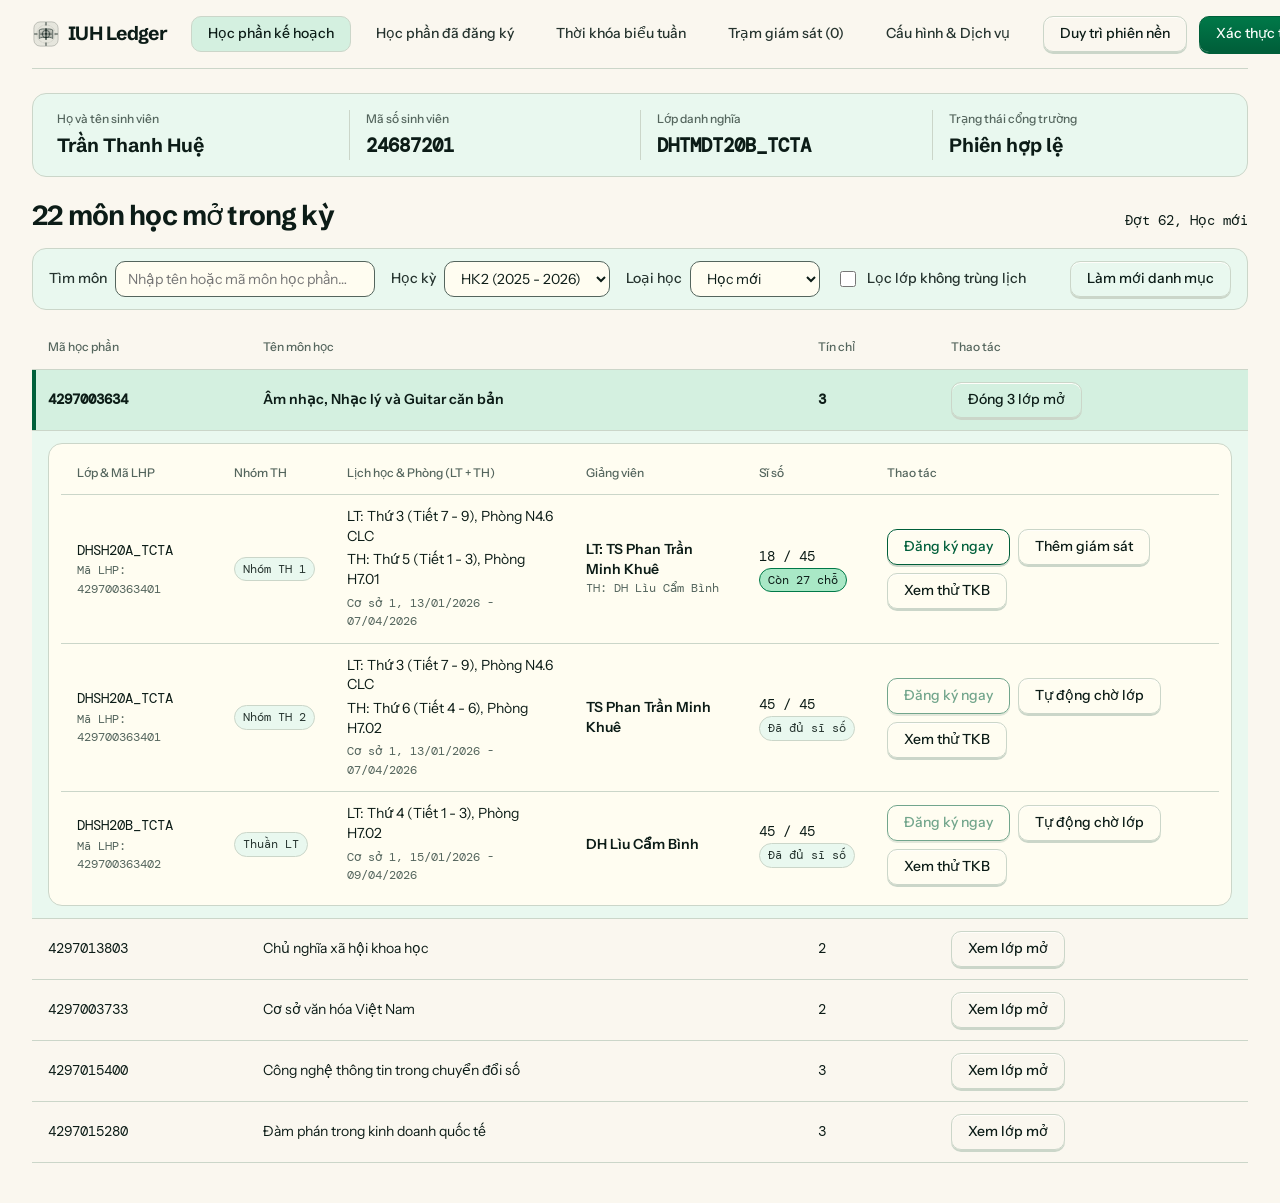
==== iuh_ledger/gui/index.html @ 45c345d5 "refactor(project): unify repository and package name to iuh_ledger with root dist" ====
<!DOCTYPE html>
<html lang="vi">
<head>
  <meta charset="UTF-8">
  <meta name="viewport" content="width=device-width, initial-scale=1.0">
  <title>Sổ cái đăng ký học phần IUH</title>
  <meta name="description" content="Trạm điều phối đăng ký học phần, tra cứu lịch giảng viên và canh lớp tự động trên cổng thông tin sinh viên IUH.">
  <link rel="preconnect" href="https://fonts.googleapis.com">
  <link rel="preconnect" href="https://fonts.gstatic.com" crossorigin>
  <link href="https://fonts.googleapis.com/css2?family=DM+Mono:wght@400;500&family=Instrument+Sans:wght@400;500&family=Schibsted+Grotesk:wght@700&display=swap" rel="stylesheet">
  <link rel="stylesheet" href="./app.css">
  <link rel="icon" href="data:image/svg+xml,%3Csvg xmlns='http://www.w3.org/2000/svg' viewBox='0 0 240 240'%3E%3Crect x='16' y='16' width='208' height='208' rx='54' fill='%23186e55'/%3E%3Ccircle cx='120' cy='120' r='78' stroke='white' stroke-width='4' stroke-dasharray='5 7' fill='none'/%3E%3Ccircle cx='120' cy='120' r='32' stroke='white' stroke-width='5' fill='none'/%3E%3Ccircle cx='120' cy='120' r='10' fill='%232eb68a'/%3E%3C/svg%3E">
</head>
<body>
  <div class="shell">
    <header class="topbar">
      <div class="topbar__left">
        <a href="#ledger" class="wordmark" aria-label="Trang chủ sổ đăng ký IUH">
          <svg class="wordmark-logo" viewBox="0 0 240 240" width="28" height="28" fill="none" aria-hidden="true">
            <rect x="16" y="16" width="208" height="208" rx="54" fill="currentColor" fill-opacity="0.08" stroke="currentColor" stroke-width="6" stroke-opacity="0.3"/>
            <line x1="120" y1="22" x2="120" y2="44" stroke="currentColor" stroke-width="7" stroke-linecap="round"/>
            <line x1="120" y1="196" x2="120" y2="218" stroke="currentColor" stroke-width="7" stroke-linecap="round"/>
            <line x1="22" y1="120" x2="44" y2="120" stroke="currentColor" stroke-width="7" stroke-linecap="round"/>
            <line x1="196" y1="120" x2="218" y2="120" stroke="currentColor" stroke-width="7" stroke-linecap="round"/>
            <circle cx="120" cy="120" r="78" stroke="currentColor" stroke-width="4" stroke-dasharray="5 7" stroke-opacity="0.4"/>
            <path d="M120 72 L120 168" stroke="currentColor" stroke-width="6" stroke-linecap="round"/>
            <path d="M120 80 C102 74, 76 76, 62 86 L62 158 C76 148, 102 146, 120 152" stroke="currentColor" stroke-width="5" stroke-linejoin="round" fill="currentColor" fill-opacity="0.12"/>
            <path d="M120 80 C138 74, 164 76, 178 86 L178 158 C164 148, 138 146, 120 152" stroke="currentColor" stroke-width="5" stroke-linejoin="round" fill="currentColor" fill-opacity="0.18"/>
            <line x1="72" y1="108" x2="110" y2="102" stroke="currentColor" stroke-width="3" stroke-linecap="round" stroke-opacity="0.3"/>
            <line x1="72" y1="124" x2="110" y2="118" stroke="currentColor" stroke-width="3" stroke-linecap="round" stroke-opacity="0.3"/>
            <line x1="72" y1="140" x2="110" y2="134" stroke="currentColor" stroke-width="3" stroke-linecap="round" stroke-opacity="0.3"/>
            <line x1="130" y1="102" x2="168" y2="108" stroke="currentColor" stroke-width="3" stroke-linecap="round" stroke-opacity="0.3"/>
            <line x1="130" y1="118" x2="168" y2="124" stroke="currentColor" stroke-width="3" stroke-linecap="round" stroke-opacity="0.3"/>
            <line x1="130" y1="134" x2="168" y2="140" stroke="currentColor" stroke-width="3" stroke-linecap="round" stroke-opacity="0.3"/>
            <circle cx="120" cy="120" r="32" stroke="currentColor" stroke-width="5"/>
            <line x1="74" y1="120" x2="104" y2="120" stroke="currentColor" stroke-width="6" stroke-linecap="round"/>
            <line x1="136" y1="120" x2="166" y2="120" stroke="currentColor" stroke-width="6" stroke-linecap="round"/>
            <line x1="120" y1="74" x2="120" y2="104" stroke="currentColor" stroke-width="6" stroke-linecap="round"/>
            <line x1="120" y1="136" x2="120" y2="166" stroke="currentColor" stroke-width="6" stroke-linecap="round"/>
            <circle cx="120" cy="120" r="10" fill="currentColor"/>
            <circle cx="120" cy="120" r="4" fill="var(--color-paper, #ffffff)"/>
          </svg>
          <span>IUH Ledger</span>
        </a>
        <nav class="nav-tabs" aria-label="Điều hướng học phần">
          <button type="button" class="tab-btn" id="tab-open" aria-selected="true" onclick="switchView('open')">Học phần kế hoạch</button>
          <button type="button" class="tab-btn" id="tab-registered" aria-selected="false" onclick="switchView('registered')">Học phần đã đăng ký</button>
          <button type="button" class="tab-btn" id="tab-schedule" aria-selected="false" onclick="switchView('schedule')">Thời khóa biểu tuần</button>
          <button type="button" class="tab-btn" id="tab-sniper" aria-selected="false" onclick="switchView('sniper')">Trạm giám sát (0)</button>
          <button type="button" class="tab-btn" id="tab-settings" aria-selected="false" onclick="switchView('settings')">Cấu hình &amp; Dịch vụ</button>
        </nav>
      </div>

      <div class="topbar__right">
        <button type="button" class="btn" id="btn-radar-toggle" onclick="toggleRadar()">
          <span id="radar-label">Duy trì phiên nền</span>
        </button>

        <button type="button" class="btn btn--primary" id="btn-auth-modal" onclick="openLoginModal()">
          Xác thực tài khoản
        </button>
      </div>
    </header>

    <section class="student-bar" aria-label="Hồ sơ sinh viên đang phiên">
      <div class="stat-item">
        <span class="stat-title">Họ và tên sinh viên</span>
        <span class="stat-value" id="profile-name">Trần Thanh Huệ</span>
      </div>
      <div class="stat-item">
        <span class="stat-title">Mã số sinh viên</span>
        <span class="stat-value mono" id="profile-mssv">24687201</span>
      </div>
      <div class="stat-item">
        <span class="stat-title">Lớp danh nghĩa</span>
        <span class="stat-value mono" id="profile-class">DHTMDT20B_TCTA</span>
      </div>
      <div class="stat-item">
        <span class="stat-title">Trạng thái cổng trường</span>
        <span class="stat-value" id="portal-status">Phiên hợp lệ</span>
      </div>
    </section>

    <main class="work-grid" id="ledger">
      <!-- LEFT COLUMN: MAIN LEDGER -->
      <section class="ledger-section" id="view-open" aria-labelledby="heading-open-subjects">
        <div class="section-header">
          <h1 id="heading-open-subjects">22 môn học mở trong kỳ</h1>
          <span class="mono" id="subject-count-meta">Đợt 62, Học mới</span>
        </div>

        <div class="filter-bar">
          <div class="filter-bar__left">
            <div class="control-group filter-search-group">
              <label for="subject-search" class="control-label">Tìm môn</label>
              <input type="search" id="subject-search" name="search" class="field-input filter-search-input" placeholder="Nhập tên hoặc mã môn học phần…" oninput="filterSubjects(this.value)">
            </div>

            <div class="control-group">
              <label for="semester-select" class="control-label">Học kỳ</label>
              <select id="semester-select" name="semester" class="field-select" onchange="onSemesterChange(this.value)">
                <option value="66">HK3 (2026 - 2027)</option>
                <option value="65">HK2 (2026 - 2027)</option>
                <option value="64">HK1 (2026 - 2027)</option>
                <option value="63">HK3 (2025 - 2026)</option>
                <option value="62" selected>HK2 (2025 - 2026)</option>
                <option value="61">HK1 (2025 - 2026)</option>
                <option value="60">HK3 (2024 - 2025)</option>
                <option value="59">HK2 (2024 - 2025)</option>
                <option value="58">HK1 (2024 - 2025)</option>
              </select>
            </div>

            <div class="control-group">
              <label for="loai-dk-select" class="control-label">Loại học</label>
              <select id="loai-dk-select" name="loai_dk" class="field-select" onchange="onFilterChange()">
                <option value="1" selected>Học mới</option>
                <option value="2">Học lại</option>
                <option value="3">Học cải thiện</option>
              </select>
            </div>

            <label for="chk-no-conflict" class="checkbox-control">
              <input type="checkbox" id="chk-no-conflict" name="no_conflict" onchange="onFilterChange()">
              <span>Lọc lớp không trùng lịch</span>
            </label>
          </div>

          <button type="button" class="btn" onclick="reloadSubjects()">Làm mới danh mục</button>
        </div>

        <div id="inline-action-banner" class="inline-banner" role="status" aria-live="polite" hidden></div>

        <!-- STATE 1: LOADING -->
        <div class="state-panel" id="state-loading" hidden>
          <h2>Đang đồng bộ danh mục môn học từ cổng trường</h2>
          <div class="skeleton-line"></div>
          <div class="skeleton-line"></div>
          <div class="skeleton-line"></div>
        </div>

        <!-- STATE 2: EMPTY -->
        <div class="state-panel" id="state-empty" hidden>
          <h2>Chưa có môn học nào mở trong học kỳ này</h2>
          <p>Học kỳ được chọn hiện chưa công bố danh sách học phần cho khóa của bạn.</p>
          <button type="button" class="btn" onclick="onSemesterChange('62')">Chuyển về HK2 (2025 - 2026)</button>
        </div>

        <!-- STATE 3: ERROR -->
        <div class="state-panel" id="state-error" hidden>
          <h2>Không thể tải dữ liệu từ sv.iuh.edu.vn</h2>
          <p id="error-detail-text">Phiên làm việc đã hết hạn hoặc máy chủ trường đang phản hồi chậm.</p>
          <button type="button" class="btn" onclick="openLoginModal()">Xác thực lại phiên</button>
        </div>

        <!-- STATE 4: FULL LEDGER TABLE -->
        <div id="state-full">
          <table class="ledger-table" aria-label="Danh mục môn học chờ đăng ký">
            <thead>
              <tr>
                <th scope="col">Mã học phần</th>
                <th scope="col">Tên môn học</th>
                <th scope="col">Tín chỉ</th>
                <th scope="col">Thao tác</th>
              </tr>
            </thead>
            <tbody id="subjects-tbody">
              <tr class="ledger-row ledger-row--selected" data-mamh="003634" data-mahp="4297003634" data-mamoncha="" tabindex="0" aria-expanded="true" onmouseenter="prefetchSubjectClasses('003634', '4297003634', 'Âm nhạc, Nhạc lý và Guitar căn bản', '')" onclick="inspectSubjectClasses('003634', '4297003634', 'Âm nhạc, Nhạc lý và Guitar căn bản', '')" onkeydown="handleRowKey(event, '003634', '4297003634', 'Âm nhạc, Nhạc lý và Guitar căn bản', '')">
                <td class="mono">4297003634</td>
                <td>Âm nhạc, Nhạc lý và Guitar căn bản</td>
                <td class="num">3</td>
                <td>
                  <button type="button" class="btn" id="btn-inspect-003634" onclick="event.stopPropagation(); inspectSubjectClasses('003634', '4297003634', 'Âm nhạc, Nhạc lý và Guitar căn bản', '')">Đóng 3 lớp mở</button>
                </td>
              </tr>
              <tr id="drawer-003634">
                <td colspan="4" class="class-drawer">
                  <div class="drawer-inner-card">
                    <table class="ledger-table drawer-subtable" aria-label="Danh sách lớp học phần Âm nhạc">
                      <thead>
                        <tr>
                          <th scope="col">Lớp &amp; Mã LHP</th>
                          <th scope="col">Nhóm TH</th>
                          <th scope="col">Lịch học &amp; Phòng (LT + TH)</th>
                          <th scope="col">Giảng viên</th>
                          <th scope="col">Sĩ số</th>
                          <th scope="col">Thao tác</th>
                        </tr>
                      </thead>
                      <tbody>
                        <tr>
                          <td>
                            <div class="mono">DHSH20A_TCTA</div>
                            <div class="schedule-meta">Mã LHP: 429700363401</div>
                          </td>
                          <td><span class="stamp-badge stamp-badge--neutral">Nhóm TH 1</span></td>
                          <td>
                            <div class="schedule-stack">
                              <div class="schedule-line">LT: Thứ 3 (Tiết 7 - 9), Phòng N4.6 CLC</div>
                              <div class="schedule-line">TH: Thứ 5 (Tiết 1 - 3), Phòng H7.01</div>
                              <div class="schedule-meta">Cơ sở 1, 13/01/2026 - 07/04/2026</div>
                            </div>
                          </td>
                          <td>
                            <div class="lecturer-name">LT: TS Phan Trần Minh Khuê</div>
                            <div class="schedule-meta">TH: DH Lìu Cẩm Bình</div>
                          </td>
                          <td>
                            <div class="mono">18 / 45</div>
                            <div><span class="stamp-badge">Còn 27 chỗ</span></div>
                          </td>
                          <td>
                            <div class="btn-row-actions">
                              <button type="button" class="btn btn--accent-outline" onclick="triggerDirectRegister('62', 'CqLpKkViKTvbXLsCooUfPg', 1, 1, '', 'Âm nhạc, Nhạc lý và Guitar căn bản', 'DHSH20A_TCTA')">Đăng ký ngay</button>
                              <button type="button" class="btn" onclick="addTargetToQueue('62', '003634', '4297003634', 'Âm nhạc, Nhạc lý và Guitar căn bản', 'CqLpKkViKTvbXLsCooUfPg', 'DHSH20A_TCTA', 1, 1, '')">Thêm giám sát</button>
                              <button type="button" class="btn" onclick="previewClassOnSchedule('62', '003634', '429700363401', 'Âm nhạc, Nhạc lý và Guitar căn bản', 'CqLpKkViKTvbXLsCooUfPg', 'DHSH20A_TCTA', 1)">Xem thử TKB</button>
                            </div>
                          </td>
                        </tr>
                        <tr>
                          <td>
                            <div class="mono">DHSH20A_TCTA</div>
                            <div class="schedule-meta">Mã LHP: 429700363401</div>
                          </td>
                          <td><span class="stamp-badge stamp-badge--neutral">Nhóm TH 2</span></td>
                          <td>
                            <div class="schedule-stack">
                              <div class="schedule-line">LT: Thứ 3 (Tiết 7 - 9), Phòng N4.6 CLC</div>
                              <div class="schedule-line">TH: Thứ 6 (Tiết 4 - 6), Phòng H7.02</div>
                              <div class="schedule-meta">Cơ sở 1, 13/01/2026 - 07/04/2026</div>
                            </div>
                          </td>
                          <td>
                            <div class="lecturer-name">TS Phan Trần Minh Khuê</div>
                          </td>
                          <td>
                            <div class="mono">45 / 45</div>
                            <div><span class="stamp-badge stamp-badge--neutral">Đã đủ sĩ số</span></div>
                          </td>
                          <td>
                            <div class="btn-row-actions">
                              <button type="button" class="btn btn--accent-outline" disabled>Đăng ký ngay</button>
                              <button type="button" class="btn" onclick="addTargetToQueue('62', '003634', '4297003634', 'Âm nhạc, Nhạc lý và Guitar căn bản', 'CqLpKkViKTvbXLsCooUfPg', 'DHSH20A_TCTA', 2, 1, '')">Tự động chờ lớp</button>
                              <button type="button" class="btn" onclick="previewClassOnSchedule('62', '003634', '429700363401', 'Âm nhạc, Nhạc lý và Guitar căn bản', 'CqLpKkViKTvbXLsCooUfPg', 'DHSH20A_TCTA', 2)">Xem thử TKB</button>
                            </div>
                          </td>
                        </tr>
                        <tr>
                          <td>
                            <div class="mono">DHSH20B_TCTA</div>
                            <div class="schedule-meta">Mã LHP: 429700363402</div>
                          </td>
                          <td><span class="stamp-badge stamp-badge--neutral">Thuần LT</span></td>
                          <td>
                            <div class="schedule-stack">
                              <div class="schedule-line">LT: Thứ 4 (Tiết 1 - 3), Phòng H7.02</div>
                              <div class="schedule-meta">Cơ sở 1, 15/01/2026 - 09/04/2026</div>
                            </div>
                          </td>
                          <td>
                            <div class="lecturer-name">DH Lìu Cẩm Bình</div>
                          </td>
                          <td>
                            <div class="mono">45 / 45</div>
                            <div><span class="stamp-badge stamp-badge--neutral">Đã đủ sĩ số</span></div>
                          </td>
                          <td>
                            <div class="btn-row-actions">
                              <button type="button" class="btn btn--accent-outline" disabled>Đăng ký ngay</button>
                              <button type="button" class="btn" onclick="addTargetToQueue('62', '003634', '4297003634', 'Âm nhạc, Nhạc lý và Guitar căn bản', 'sLeefKjYzKhtMOL0u6nFtg', 'DHSH20B_TCTA', null, 1, '')">Tự động chờ lớp</button>
                              <button type="button" class="btn" onclick="previewClassOnSchedule('62', '003634', '429700363402', 'Âm nhạc, Nhạc lý và Guitar căn bản', 'sLeefKjYzKhtMOL0u6nFtg', 'DHSH20B_TCTA', null)">Xem thử TKB</button>
                            </div>
                          </td>
                        </tr>
                      </tbody>
                    </table>
                  </div>
                </td>
              </tr>
              <tr class="ledger-row" data-mamh="013803" data-mahp="4297013803" data-mamoncha="" tabindex="0" aria-expanded="false" onmouseenter="prefetchSubjectClasses('013803', '4297013803', 'Chủ nghĩa xã hội khoa học', '')" onclick="inspectSubjectClasses('013803', '4297013803', 'Chủ nghĩa xã hội khoa học', '')" onkeydown="handleRowKey(event, '013803', '4297013803', 'Chủ nghĩa xã hội khoa học', '')">
                <td class="mono">4297013803</td>
                <td>Chủ nghĩa xã hội khoa học</td>
                <td class="num">2</td>
                <td>
                  <button type="button" class="btn" id="btn-inspect-013803" onclick="event.stopPropagation(); inspectSubjectClasses('013803', '4297013803', 'Chủ nghĩa xã hội khoa học', '')">Xem lớp mở</button>
                </td>
              </tr>
              <tr class="ledger-row" data-mamh="003733" data-mahp="4297003733" data-mamoncha="" tabindex="0" aria-expanded="false" onmouseenter="prefetchSubjectClasses('003733', '4297003733', 'Cơ sở văn hóa Việt Nam', '')" onclick="inspectSubjectClasses('003733', '4297003733', 'Cơ sở văn hóa Việt Nam', '')" onkeydown="handleRowKey(event, '003733', '4297003733', 'Cơ sở văn hóa Việt Nam', '')">
                <td class="mono">4297003733</td>
                <td>Cơ sở văn hóa Việt Nam</td>
                <td class="num">2</td>
                <td>
                  <button type="button" class="btn" id="btn-inspect-003733" onclick="event.stopPropagation(); inspectSubjectClasses('003733', '4297003733', 'Cơ sở văn hóa Việt Nam', '')">Xem lớp mở</button>
                </td>
              </tr>
              <tr class="ledger-row" data-mamh="015400" data-mahp="4297015400" data-mamoncha="" tabindex="0" aria-expanded="false" onmouseenter="prefetchSubjectClasses('015400', '4297015400', 'Công nghệ thông tin trong chuyển đổi số', '')" onclick="inspectSubjectClasses('015400', '4297015400', 'Công nghệ thông tin trong chuyển đổi số', '')" onkeydown="handleRowKey(event, '015400', '4297015400', 'Công nghệ thông tin trong chuyển đổi số', '')">
                <td class="mono">4297015400</td>
                <td>Công nghệ thông tin trong chuyển đổi số</td>
                <td class="num">3</td>
                <td>
                  <button type="button" class="btn" id="btn-inspect-015400" onclick="event.stopPropagation(); inspectSubjectClasses('015400', '4297015400', 'Công nghệ thông tin trong chuyển đổi số', '')">Xem lớp mở</button>
                </td>
              </tr>
              <tr class="ledger-row" data-mamh="015280" data-mahp="4297015280" data-mamoncha="" tabindex="0" aria-expanded="false" onmouseenter="prefetchSubjectClasses('015280', '4297015280', 'Đàm phán trong kinh doanh quốc tế', '')" onclick="inspectSubjectClasses('015280', '4297015280', 'Đàm phán trong kinh doanh quốc tế', '')" onkeydown="handleRowKey(event, '015280', '4297015280', 'Đàm phán trong kinh doanh quốc tế', '')">
                <td class="mono">4297015280</td>
                <td>Đàm phán trong kinh doanh quốc tế</td>
                <td class="num">3</td>
                <td>
                  <button type="button" class="btn" id="btn-inspect-015280" onclick="event.stopPropagation(); inspectSubjectClasses('015280', '4297015280', 'Đàm phán trong kinh doanh quốc tế', '')">Xem lớp mở</button>
                </td>
              </tr>
            </tbody>
          </table>
        </div>
      </section>

      <!-- REGISTERED COURSES VIEW (Hidden by default, shown when tab switched) -->
      <section class="ledger-section" id="view-registered" aria-labelledby="heading-registered" hidden>
        <div class="section-header">
          <h2 id="heading-registered">6 lớp học phần đã đăng ký (18 tín chỉ)</h2>
          <span class="mono" id="registered-tuition-total">21.600.000 VND</span>
        </div>

        <table class="ledger-table" aria-label="Các lớp đã đăng ký trong kỳ">
          <thead>
            <tr>
              <th scope="col">Mã lớp</th>
              <th scope="col">Môn học</th>
              <th scope="col">Lớp dự kiến</th>
              <th scope="col">Tín chỉ</th>
              <th scope="col">Nhóm TH</th>
              <th scope="col">Học phí</th>
              <th scope="col">Trạng thái</th>
              <th scope="col">Thao tác</th>
            </tr>
          </thead>
          <tbody id="registered-tbody">
            <tr class="ledger-row" tabindex="0" onclick="inspectRegisteredSchedule('10393865', 'b2mZrrfJsGQeNAjxeLMM2Q', 'Cơ sở dữ liệu', 'DHTMDT20B_TCTA')">
              <td class="mono">429701765902</td>
              <td>Cơ sở dữ liệu</td>
              <td class="mono">DHTMDT20B_TCTA</td>
              <td class="num">3</td>
              <td class="mono">1</td>
              <td class="mono">3.600.000</td>
              <td><span class="stamp-badge stamp-badge--neutral">Đã khóa</span></td>
              <td>
                <button type="button" class="btn" onclick="event.stopPropagation(); cancelCourse('10393865', 'b2mZrrfJsGQeNAjxeLMM2Q', 'Cơ sở dữ liệu')">Hủy lớp</button>
              </td>
            </tr>
            <tr class="ledger-row" tabindex="0" onclick="inspectRegisteredSchedule('10564522', 'J0Z1G6nI0znCk3Pca9PGag', 'Hệ thống thông tin quản lý', 'DHTMDT20A_TCTA')">
              <td class="mono">429701760701</td>
              <td>Hệ thống thông tin quản lý</td>
              <td class="mono">DHTMDT20A_TCTA</td>
              <td class="num">3</td>
              <td class="mono">1</td>
              <td class="mono">3.600.000</td>
              <td><span class="stamp-badge stamp-badge--neutral">Đã khóa</span></td>
              <td>
                <button type="button" class="btn" onclick="event.stopPropagation(); cancelCourse('10564522', 'J0Z1G6nI0znCk3Pca9PGag', 'Hệ thống thông tin quản lý')">Hủy lớp</button>
              </td>
            </tr>
            <tr class="ledger-row" tabindex="0" onclick="inspectRegisteredSchedule('10393826', '2f6Id5luboX68j_T-g8JHA', 'Kinh tế lượng', 'DHTMDT20B_TCTA')">
              <td class="mono">429700402909</td>
              <td>Kinh tế lượng</td>
              <td class="mono">DHTMDT20B_TCTA</td>
              <td class="num">3</td>
              <td class="mono">Không</td>
              <td class="mono">3.600.000</td>
              <td><span class="stamp-badge stamp-badge--neutral">Đã khóa</span></td>
              <td>
                <button type="button" class="btn" onclick="event.stopPropagation(); cancelCourse('10393826', '2f6Id5luboX68j_T-g8JHA', 'Kinh tế lượng')">Hủy lớp</button>
              </td>
            </tr>
          </tbody>
        </table>
      </section>

      <!-- WEEKLY ACADEMIC SCHEDULE VIEW (Ported from IUH XemLichHocTuan Image #1 via /skill:xia) -->
      <section class="ledger-section" id="view-schedule" aria-labelledby="heading-schedule" hidden>
        <div class="section-header">
          <div class="schedule-header-controls">
            <h2 id="heading-schedule">Thời khóa biểu tổng quan học kỳ</h2>
            <div class="btn-group-segmented" role="group" aria-label="Chế độ hiển thị thời khóa biểu">
              <button type="button" class="btn btn-segmented active" id="btn-sched-mode-preview" onclick="setScheduleMode('preview')">Tổng quan ghép lớp (Đã ĐK + Dự kiến)</button>
              <button type="button" class="btn btn-segmented" id="btn-sched-mode-official" onclick="setScheduleMode('official')">Chỉ lớp đã đăng ký</button>
            </div>
          </div>
          <span class="mono" id="schedule-stat-meta">Đang đồng bộ lịch học…</span>
        </div>

        <div id="schedule-conflict-banner" class="inline-banner" role="status" aria-live="polite" hidden></div>

        <!-- SCHEDULE CLASSIFICATION LEGEND (5 nhóm màu chuẩn từ cổng sv.iuh.edu.vn + Dự kiến + Trùng lịch) -->
        <div class="schedule-legend" aria-label="Chú giải phân loại lịch học">
          <div class="legend-item"><span class="legend-pill legend-pill--theory"></span><span>Lịch học lý thuyết</span></div>
          <div class="legend-item"><span class="legend-pill legend-pill--practice"></span><span>Lịch học thực hành</span></div>
          <div class="legend-item"><span class="legend-pill legend-pill--online"></span><span>Lịch học trực tuyến</span></div>
          <div class="legend-item"><span class="legend-pill legend-pill--exam"></span><span>Lịch thi</span></div>
          <div class="legend-item"><span class="legend-pill legend-pill--preview"></span><span>Lớp dự kiến (Trạm giám sát / Xem thử)</span></div>
          <div class="legend-item"><span class="legend-pill legend-pill--conflict"></span><span>Trùng tiết học</span></div>
        </div>

        <!-- TIMETABLE GRID MATRIX (7 ngày x 3 ca học: Sáng, Chiều, Tối) -->
        <div class="schedule-scroll-wrap">
          <table class="schedule-matrix-table" aria-label="Ma trận thời khóa biểu tuần">
            <thead>
              <tr>
                <th scope="col" class="th-shift">Ca học</th>
                <th scope="col" class="th-weekday">Thứ 2</th>
                <th scope="col" class="th-weekday">Thứ 3</th>
                <th scope="col" class="th-weekday">Thứ 4</th>
                <th scope="col" class="th-weekday">Thứ 5</th>
                <th scope="col" class="th-weekday">Thứ 6</th>
                <th scope="col" class="th-weekday">Thứ 7</th>
                <th scope="col" class="th-weekday">Chủ nhật</th>
              </tr>
            </thead>
            <tbody>
              <!-- CA SÁNG (Tiết 1 -> 6) -->
              <tr>
                <th scope="row" class="td-shift-label">
                  <span class="shift-name">Sáng</span>
                  <span class="shift-sub">Tiết 1 - 6</span>
                </th>
                <td class="sched-cell" id="sched-slot-sang-2"></td>
                <td class="sched-cell" id="sched-slot-sang-3"></td>
                <td class="sched-cell" id="sched-slot-sang-4"></td>
                <td class="sched-cell" id="sched-slot-sang-5"></td>
                <td class="sched-cell" id="sched-slot-sang-6"></td>
                <td class="sched-cell" id="sched-slot-sang-7"></td>
                <td class="sched-cell" id="sched-slot-sang-CN"></td>
              </tr>
              <!-- CA CHIỀU (Tiết 7 -> 12) -->
              <tr>
                <th scope="row" class="td-shift-label">
                  <span class="shift-name">Chiều</span>
                  <span class="shift-sub">Tiết 7 - 12</span>
                </th>
                <td class="sched-cell" id="sched-slot-chieu-2"></td>
                <td class="sched-cell" id="sched-slot-chieu-3"></td>
                <td class="sched-cell" id="sched-slot-chieu-4"></td>
                <td class="sched-cell" id="sched-slot-chieu-5"></td>
                <td class="sched-cell" id="sched-slot-chieu-6"></td>
                <td class="sched-cell" id="sched-slot-chieu-7"></td>
                <td class="sched-cell" id="sched-slot-chieu-CN"></td>
              </tr>
              <!-- CA TỐI (Tiết 13 -> 16) -->
              <tr>
                <th scope="row" class="td-shift-label">
                  <span class="shift-name">Tối</span>
                  <span class="shift-sub">Tiết 13 - 16</span>
                </th>
                <td class="sched-cell" id="sched-slot-toi-2"></td>
                <td class="sched-cell" id="sched-slot-toi-3"></td>
                <td class="sched-cell" id="sched-slot-toi-4"></td>
                <td class="sched-cell" id="sched-slot-toi-5"></td>
                <td class="sched-cell" id="sched-slot-toi-6"></td>
                <td class="sched-cell" id="sched-slot-toi-7"></td>
                <td class="sched-cell" id="sched-slot-toi-CN"></td>
              </tr>
            </tbody>
          </table>
        </div>
      </section>

      <!-- RIGHT COLUMN: SIGNATURE DOSE TRAY (SLOT SNIPER QUEUE) -->
      <!-- TAB 3: SNIPER & RADAR COMMAND CENTER -->
      <section class="ledger-section" id="view-sniper" aria-labelledby="heading-sniper-station" hidden>
        <div class="section-header">
          <h2 id="heading-sniper-station">Hàng đợi mục tiêu giám sát (0)</h2>
          <div class="btn-row-actions">
            <button type="button" class="btn" onclick="clearAllTargets()">Xóa toàn bộ</button>
          </div>
        </div>

        <div class="station-grid">
          <!-- LEFT COLUMN: TARGETS TABLE OR EMPTY STATE -->
          <div class="station-main">
            <div class="state-panel" id="sniper-empty-state">
              <h2>Hàng đợi giám sát chưa có mục tiêu</h2>
              <p>Chuyển sang thẻ Học phần kế hoạch và chọn Thêm vào hàng đợi giám sát đối với lớp học phần cần theo dõi.</p>
              <button type="button" class="btn" onclick="switchView('open')">Xem học phần kế hoạch</button>
            </div>

            <table class="ledger-table" id="sniper-targets-table" aria-label="Bảng mục tiêu giám sát đăng ký" hidden>
              <thead>
                <tr>
                  <th scope="col">Môn học &amp; Lớp</th>
                  <th scope="col">Nhóm TH</th>
                  <th scope="col">Loại học</th>
                  <th scope="col">Sĩ số &amp; Chỗ</th>
                  <th scope="col">Độ trễ</th>
                  <th scope="col">Thao tác</th>
                </tr>
              </thead>
              <tbody id="sniper-targets-tbody">
              </tbody>
            </table>
          </div>

          <!-- RIGHT COLUMN: CONTROLS & LIVE TELEMETRY CONSOLE -->
          <aside class="plastic-tray" aria-labelledby="heading-engine-controls">
            <div class="section-header">
              <h2 id="heading-engine-controls">Động cơ giám sát &amp; Duy trì phiên</h2>
              <span class="stamp-badge" id="sniper-state-badge">Sẵn sàng</span>
            </div>

            <div class="control-group">
              <label for="sniper-interval-select" class="control-label">Chu kỳ thăm dò</label>
              <select id="sniper-interval-select" class="field-select">
                <option value="500">500 ms (Tối đa tốc độ - Giờ G)</option>
                <option value="1000">1000 ms (Nhanh)</option>
                <option value="1500" selected>1500 ms (Khuyên dùng)</option>
                <option value="3000">3000 ms (An toàn)</option>
              </select>
            </div>

            <div class="btn-row-actions">
              <button type="button" class="btn btn--accent-outline" id="btn-sniper-start" onclick="toggleSniperLoop()">
                Kích hoạt tự động ghi danh
              </button>
              <button type="button" class="btn" onclick="runSniperSweepOnce()">
                Kiểm tra chỗ trống (1 lượt)
              </button>
            </div>

            <div class="ticket-stub" id="radar-control-card">
              <div>
                <strong>Duy trì phiên nền 24/7</strong>
                <div class="schedule-meta" id="radar-last-ping">09:38, 200 OK</div>
              </div>
              <button type="button" class="btn" onclick="pingRadarNow()">Ping ngay</button>
            </div>

            <div class="section-header" style="margin-top: var(--space-xs);">
              <span class="control-label">Nhật ký sự kiện thời gian thực</span>
              <button type="button" class="btn" style="height: 28px; padding-inline: var(--space-xs); font-size: var(--text-xs);" onclick="clearTelemetryLog()">Xóa nhật ký</button>
            </div>

            <div class="telemetry-box" id="sniper-telemetry-log" role="log" aria-live="polite">
              <div class="telemetry-entry">
                <span class="mono">[Khởi động]</span>
                <span>Trạm giám sát đăng ký sẵn sàng kết nối.</span>
              </div>
            </div>
          </aside>
        </div>
      </section>

      <!-- TAB 5: SYSTEM & BACKGROUND JOB SETTINGS VIEW -->
      <section class="ledger-section" id="view-settings" aria-labelledby="heading-settings" hidden>
        <div class="section-header">
          <h2 id="heading-settings">Cấu hình hệ thống &amp; Dịch vụ nền</h2>
          <span class="stamp-badge" id="settings-save-status">Đã đồng bộ</span>
        </div>

        <div class="settings-grid">
          <!-- COLUMN 1: BACKGROUND SERVICES CONFIG -->
          <div class="settings-card">
            <h3>Dịch vụ duy trì phiên nền (Heartbeat Service)</h3>
            <p>Tự động gửi tín hiệu giữ phiên làm việc với cổng nhà trường, ngăn chặn ngắt kết nối đột ngột khi treo máy lâu.</p>

            <div class="form-field">
              <label for="cfg-heartbeat-interval" class="control-label">Thời gian chu kỳ Heartbeat (giây)</label>
              <select id="cfg-heartbeat-interval" class="field-select">
                <option value="30">30 giây (Liên tục)</option>
                <option value="60">60 giây (Tiêu chuẩn)</option>
                <option value="62" selected>62 giây (Khuyên dùng - IUH Default)</option>
                <option value="120">120 giây (Tiết kiệm băng thông)</option>
                <option value="300">300 giây (5 phút)</option>
              </select>
              <div class="helper-line">Thời gian đề xuất: 62 giây để vượt qua timeout của cổng sv.iuh.edu.vn.</div>
            </div>

            <h3 style="margin-top: var(--space-md);">Động cơ giám sát đăng ký (Watchdog)</h3>
            <p>Cấu hình tần suất thăm dò và chính sách an toàn khi quét tìm chỗ trống.</p>

            <div class="form-field">
              <label for="cfg-sniper-interval" class="control-label">Chu kỳ thăm dò hàng đợi (mili-giây)</label>
              <select id="cfg-sniper-interval" class="field-select">
                <option value="500">500 ms (Tối đa tốc độ - Giờ G)</option>
                <option value="1000">1000 ms (Nhanh)</option>
                <option value="1500" selected>1500 ms (Cân bằng &amp; Ổn định)</option>
                <option value="3000">3000 ms (An toàn)</option>
              </select>
            </div>

            <div class="form-field">
              <label for="cfg-auto-swap" class="checkbox-control">
                <input type="checkbox" id="cfg-auto-swap" checked>
                <span>Tự động đổi lớp: Nếu cùng môn học đã có lớp cũ, tự động hủy để đăng ký lớp mới</span>
              </label>
            </div>

            <div class="form-field">
              <label for="cfg-audio-chime" class="checkbox-control">
                <input type="checkbox" id="cfg-audio-chime" checked>
                <span>Phát chuông âm thanh Web Audio khi đăng ký thành công hoặc có slot mở</span>
              </label>
            </div>
          </div>

          <!-- COLUMN 2: REMOTE INTEGRATION & SESSION DIAGNOSTICS -->
          <div class="settings-card">
            <h3>Thông báo từ xa qua Telegram Bot</h3>
            <p>Nhận thông báo báo cáo tức thì về điện thoại ngay khi trạm giám sát ghi danh thành công lớp học phần.</p>

            <div class="form-field">
              <label for="cfg-telegram-token" class="control-label">Telegram Bot Token</label>
              <input type="text" id="cfg-telegram-token" class="field-input mono" placeholder="123456789:ABCdefGhIJKlmNoPQRsTUVwxyZ">
              <div class="helper-line">Tạo bot qua @BotFather trên Telegram để nhận mã Token bảo mật.</div>
            </div>

            <div class="form-field">
              <label for="cfg-telegram-chatid" class="control-label">Telegram Chat ID</label>
              <input type="text" id="cfg-telegram-chatid" class="field-input mono" placeholder="Ví dụ: 987654321">
              <div class="helper-line">Chat ID của tài khoản hoặc nhóm nhận thông báo.</div>
            </div>

            <h3 style="margin-top: var(--space-md);">Thông tin phiên &amp; Trạng thái kết nối</h3>
            <div class="ticket-stub">
              <div>
                <strong>Cổng trường sv.iuh.edu.vn</strong>
                <div class="schedule-meta" id="settings-session-summary">Tài khoản 24687201, Session hoạt động</div>
              </div>
              <button type="button" class="btn" onclick="openLoginModal()">Xác thực lại</button>
            </div>

            <div class="btn-row-actions" style="margin-top: var(--space-lg);">
              <button type="button" class="btn btn--accent-outline" id="btn-save-settings" onclick="saveSettingsFromForm()">
                Lưu cấu hình hệ thống
              </button>
              <button type="button" class="btn" onclick="testNotificationChime()">
                Thử chuông âm thanh
              </button>
            </div>
          </div>
        </div>
      </section>
    </main>
  </div>

  <!-- AUTHENTICATION & CAPTCHA DIALOG -->
  <div class="modal-backdrop" id="login-modal" role="dialog" aria-modal="true" aria-labelledby="modal-login-title" hidden>
    <form class="modal-dialog" id="login-form" onsubmit="submitNativeLogin(event)">
      <div class="section-header">
        <h2 id="modal-login-title">Xác thực tài khoản &amp; Quản lý phiên</h2>
        <button type="button" class="btn" onclick="closeLoginModal()">Đóng</button>
      </div>

      <!-- SESSION DIAGNOSTICS STRIP -->
      <div class="ticket-stub" id="modal-session-diag" style="margin-bottom: var(--space-sm);">
        <div>
          <strong>Trạng thái phiên làm việc</strong>
          <div class="schedule-meta" id="modal-session-text">Đang kết nối: sv.iuh.edu.vn, Cookie ASC.AUTH</div>
        </div>
        <button type="button" class="btn" style="height: 28px; padding-inline: var(--space-xs); font-size: var(--text-xs);" onclick="logoutSession()">Đăng xuất</button>
      </div>

      <p>Mật khẩu được mã hóa cục bộ chuẩn AES-128-CBC trước khi gửi tới máy chủ nhà trường.</p>

      <div class="form-field">
        <label for="login-username" class="control-label">Mã số sinh viên</label>
        <input type="text" id="login-username" name="username" class="field-input mono" placeholder="Nhập mã số sinh viên…" autocomplete="username" inputmode="numeric" required>
      </div>

      <div class="form-field">
        <label for="login-password" class="control-label">Mật khẩu cổng thông tin</label>
        <input type="password" id="login-password" name="password" class="field-input" placeholder="Nhập mật khẩu cổng thông tin…" autocomplete="current-password" required>
      </div>

      <div class="form-field">
        <label for="login-captcha" class="control-label">Mã bảo vệ (4 ký tự trong ảnh)</label>
        <div class="captcha-row">
          <div class="captcha-frame">
            <img id="captcha-preview-img" class="captcha-img" src="./captcha.jpg" width="138" height="42" alt="Ảnh mã bảo vệ 4 ký tự từ cổng thông tin sinh viên IUH">
          </div>
          <button type="button" class="btn" id="btn-refresh-captcha" onclick="refreshCaptcha()">Đổi ảnh</button>
        </div>
        <input type="text" id="login-captcha" name="captcha" class="field-input mono" placeholder="Nhập 4 ký tự hiển thị ở trên…" maxlength="6" autocomplete="off" required>
        <div class="helper-line" id="login-feedback">Ảnh mã bảo vệ được tải trực tiếp từ sv.iuh.edu.vn.</div>
      </div>

      <div class="btn-row-actions">
        <button type="submit" class="btn btn--accent-outline" id="btn-submit-login">
          Đăng nhập và lưu phiên
        </button>
        <button type="button" class="btn" onclick="closeLoginModal()">
          Hủy bỏ
        </button>
      </div>
    </form>
  </div>

  <script src="./app.js"></script>
</body>
</html>
---- iuh_ledger/gui/app.css ----
/* Hallmark · shape: app screen · genre: modern-minimal · theme: Dose (deal 2/3, seed iuh-course-registration-ledger-750f·2a371e43·2026-10-27·r0)
 * nav: top bar · signature: registration ledger with inline slot queue · states: loading, empty, error · dose: white
 * axes: light/grotesk-sans/chromatic-green · posture: committed · contrast: pass · v2.0.0 */
/* Hallmark · pre-emit critique: P5 H5 E5 S5 R5 V5 · weakest: S, generic student portal look; anchored the screen in the live registration ledger and pharmacy-labelled slot tickets */
@import url("./tokens.css");
@import url("./base.css");

body {
  background-color: var(--color-paper);
  color: var(--color-ink);
  font-family: var(--font-body);
  font-size: var(--text-sm);
}

.shell {
  width: 100%;
  max-width: var(--container);
  margin-inline: auto;
  padding: var(--space-md) var(--gutter) var(--space-xl);
  display: flex;
  flex-direction: column;
  gap: var(--space-lg);
}

.topbar {
  display: flex;
  align-items: center;
  justify-content: space-between;
  gap: var(--space-md);
  padding-bottom: var(--space-md);
  border-bottom: var(--rule-hair) solid var(--color-rule);
}

.topbar__left {
  display: flex;
  align-items: center;
  gap: var(--space-lg);
}

.wordmark {
  display: inline-flex;
  align-items: center;
  gap: var(--space-xs);
  font-family: var(--font-display);
  font-size: var(--text-lg);
  font-weight: var(--display-weight);
  letter-spacing: var(--tracking-display);
  color: var(--color-ink);
  text-decoration: none;
  white-space: nowrap;
}

.wordmark-logo {
  width: 28px;
  height: 28px;
  border-radius: var(--space-2xs);
  object-fit: contain;
}

.nav-tabs {
  display: flex;
  align-items: center;
  gap: var(--space-xs);
}

.tab-btn {
  height: 36px;
  padding-inline: var(--space-md);
  border: var(--rule-hair) solid transparent;
  border-radius: var(--radius-input);
  background: transparent;
  color: var(--color-ink-2);
  font-family: var(--font-body);
  font-size: var(--text-sm);
  font-weight: 500;
  cursor: pointer;
  white-space: nowrap;
  transition: background-color var(--dur-micro) var(--ease-out), color var(--dur-micro) var(--ease-out), transform var(--dur-micro) var(--ease-out);
}

.tab-btn:hover {
  background-color: var(--color-paper-2);
  color: var(--color-ink);
}

.tab-btn:active {
  transform: translateY(1px);
}

.tab-btn:disabled {
  opacity: 0.55;
  cursor: not-allowed;
}

.tab-btn[aria-selected="true"] {
  background-color: var(--color-paper-3);
  color: var(--color-ink);
  border-color: var(--color-rule);
}

.topbar__right {
  display: flex;
  align-items: center;
  gap: var(--space-sm);
  flex-wrap: nowrap;
}

.control-group {
  display: flex;
  align-items: center;
  gap: var(--space-xs);
}

.control-label {
  font-family: var(--font-body);
  font-size: var(--text-sm);
  font-weight: 500;
  color: var(--color-ink-2);
  white-space: nowrap;
}

.field-input,
.field-select {
  height: 36px;
  padding-inline: var(--space-sm);
  border: var(--rule-hair) solid var(--color-muted);
  border-radius: var(--radius-input);
  background-color: var(--light);
  color: var(--color-ink);
  font-family: var(--font-body);
  font-size: var(--text-sm);
  transition: border-color var(--dur-micro) var(--ease-out);
}

.field-input:disabled,
.field-select:disabled {
  opacity: 0.55;
  cursor: not-allowed;
}

.btn {
  height: 36px;
  padding-inline: var(--space-md);
  border: var(--rule-hair) solid var(--color-rule);
  border-radius: var(--radius-input);
  background-color: transparent;
  color: var(--color-ink);
  font-family: var(--font-body);
  font-size: var(--text-sm);
  font-weight: 500;
  display: inline-flex;
  align-items: center;
  justify-content: center;
  gap: var(--space-xs);
  cursor: pointer;
  white-space: nowrap;
  box-shadow: inset 0 1px 0 var(--glint), 0 2px 0 var(--color-rule);
  transition: transform var(--dur-micro) var(--ease-out), background-color var(--dur-micro) var(--ease-out);
}

.btn:hover {
  background-color: var(--color-paper-2);
}

.btn:active {
  transform: translateY(2px);
}

.btn:disabled {
  opacity: 0.55;
  cursor: not-allowed;
}

.btn--primary {
  background: linear-gradient(var(--color-accent), var(--color-accent-deep));
  color: var(--color-accent-ink);
  border-color: var(--color-accent-deep);
  box-shadow: 0 2px 0 var(--color-accent-deep);
}

.btn--primary:hover {
  background: var(--color-accent-deep);
  color: var(--color-accent-ink);
}

.student-bar {
  display: grid;
  grid-template-columns: repeat(4, minmax(0, 1fr));
  padding: var(--space-md) var(--space-lg);
  background-color: var(--color-paper-2);
  border: var(--rule-hair) solid var(--color-rule);
  border-radius: var(--radius-card);
}

.stat-item {
  display: flex;
  flex-direction: column;
  gap: var(--space-3xs);
  padding-inline: var(--space-md);
  border-left: var(--rule-hair) solid var(--color-rule);
}

.stat-item:first-child {
  padding-left: 0;
  border-left: 0;
}

.stat-item:last-child {
  padding-right: 0;
}

.stat-title {
  font-family: var(--font-body);
  font-size: var(--text-xs);
  font-weight: 500;
  color: var(--color-muted);
  white-space: nowrap;
}

.stat-value {
  font-family: var(--font-display);
  font-size: var(--text-lg);
  font-weight: var(--display-weight);
  color: var(--color-ink);
  font-variant-numeric: tabular-nums;
  white-space: nowrap;
}

.mono {
  font-family: var(--font-outlier);
  font-variant-numeric: tabular-nums;
}

.work-grid {
  display: grid;
  grid-template-columns: minmax(0, 1fr);
  gap: var(--space-xl);
  align-items: start;
}

.ledger-section {
  display: flex;
  flex-direction: column;
  gap: var(--space-md);
}

.section-header {
  display: flex;
  align-items: baseline;
  justify-content: space-between;
  gap: var(--space-md);
}

.filter-bar {
  display: flex;
  align-items: center;
  justify-content: space-between;
  gap: var(--space-md);
  padding: var(--space-sm) var(--space-md);
  background-color: var(--color-paper-2);
  border: var(--rule-hair) solid var(--color-rule);
  border-radius: var(--radius-card);
  flex-wrap: wrap;
}

.filter-bar__left {
  display: flex;
  align-items: center;
  gap: var(--space-md);
  flex-wrap: wrap;
  flex: 1 1 auto;
}

.filter-search-input {
  min-width: 260px;
}

.ledger-table {
  width: 100%;
  border-collapse: collapse;
  text-align: left;
}

.ledger-table th {
  padding: var(--space-sm) var(--space-md);
  border-bottom: var(--rule-hair) solid var(--color-rule);
  font-family: var(--font-body);
  font-size: var(--text-xs);
  font-weight: 500;
  color: var(--color-muted);
  white-space: nowrap;
}

.ledger-table td {
  padding: var(--space-sm) var(--space-md);
  border-bottom: var(--rule-hair) solid var(--color-rule);
  color: var(--color-ink);
  vertical-align: middle;
}

.ledger-row {
  cursor: pointer;
  transition: background-color var(--dur-micro) var(--ease-out);
}

.ledger-row:hover {
  background-color: var(--color-paper-2);
}

.ledger-row--selected,
.ledger-row[aria-expanded="true"] {
  background-color: var(--color-paper-3);
  font-weight: 600;
}

.ledger-row--selected td:first-child,
.ledger-row[aria-expanded="true"] td:first-child {
  box-shadow: inset 4px 0 0 var(--color-accent-deep);
}

.class-drawer {
  background-color: var(--color-paper-2);
  padding: var(--space-md) var(--space-lg);
}

.drawer-inner-card {
  background-color: var(--light);
  border: var(--rule-hair) solid var(--color-rule);
  border-radius: var(--radius-card);
  padding: var(--space-xs) var(--space-sm);
}

.class-drawer .ledger-table th,
.class-drawer .ledger-table td {
  padding: var(--space-sm) var(--space-md);
}

.drawer-subtable tr:last-child td {
  border-bottom: 0;
}

.num {
  font-family: var(--font-outlier);
  font-variant-numeric: tabular-nums;
}

.plastic-tray {
  --t: var(--p-thu);
  position: relative;
  border-radius: var(--radius-card);
  padding: var(--space-lg);
  background: linear-gradient(color-mix(in oklab, var(--glint) 32%, transparent), transparent 18%), color-mix(in oklab, var(--t) 62%, transparent);
  box-shadow: inset 0 1.5px 0 var(--glint), inset 0 -24px 36px -28px color-mix(in oklab, var(--t) 45%, var(--color-ink));
  display: flex;
  flex-direction: column;
  gap: var(--space-md);
}

.pharmacy-ticket {
  background-color: var(--light);
  border-radius: var(--radius-input);
  padding: var(--space-md);
  box-shadow: var(--shadow-card);
  display: flex;
  flex-direction: column;
  gap: var(--space-xs);
}

.ticket-top {
  display: flex;
  align-items: baseline;
  justify-content: space-between;
  gap: var(--space-sm);
}

.ticket-stub {
  padding-top: var(--space-xs);
  border-top: var(--rule-hair) dashed var(--color-rule);
  display: flex;
  align-items: center;
  justify-content: space-between;
  gap: var(--space-sm);
  font-family: var(--font-outlier);
  font-size: var(--text-xs);
  color: var(--color-ink-2);
}

.stamp-badge {
  display: inline-block;
  padding: var(--space-3xs) var(--space-xs);
  border: var(--rule-hair) solid var(--color-accent);
  border-radius: var(--radius-pill);
  background-color: var(--color-accent-soft);
  color: var(--color-ink);
  font-family: var(--font-outlier);
  font-size: var(--text-xs);
  white-space: nowrap;
}

.stamp-badge--neutral {
  border-color: var(--color-rule);
  background-color: var(--color-paper-2);
  color: var(--color-ink-2);
}

.state-panel {
  padding: var(--space-xl) var(--space-lg);
  background-color: var(--color-paper-2);
  border-radius: var(--radius-card);
  display: flex;
  flex-direction: column;
  align-items: flex-start;
  gap: var(--space-sm);
}

.skeleton-line {
  height: 16px;
  width: 100%;
  background-color: var(--color-paper-3);
  border-radius: var(--radius-input);
}

.modal-backdrop {
  position: fixed;
  inset: 0;
  z-index: var(--z-modal);
  background-color: color-mix(in oklab, var(--color-ink) 45%, transparent);
  display: flex;
  align-items: center;
  justify-content: center;
  padding: var(--space-lg);
}

.modal-dialog {
  width: 100%;
  max-width: 26rem;
  background-color: var(--color-paper);
  border-radius: var(--radius-card);
  padding: var(--space-xl);
  box-shadow: var(--shadow-lift);
  display: flex;
  flex-direction: column;
  gap: var(--space-md);
}

.form-field {
  display: flex;
  flex-direction: column;
  gap: var(--space-2xs);
}

.helper-line {
  min-height: 1lh;
  font-size: var(--text-xs);
  color: var(--color-muted);
}
.checkbox-control {
  display: inline-flex;
  align-items: center;
  gap: var(--space-xs);
  font-family: var(--font-body);
  font-size: var(--text-sm);
  font-weight: 500;
  color: var(--color-ink-2);
  cursor: pointer;
  user-select: none;
  white-space: nowrap;
}

.checkbox-control input[type="checkbox"] {
  width: 16px;
  height: 16px;
  accent-color: var(--color-accent-deep);
  cursor: pointer;
}

.schedule-stack {
  display: flex;
  flex-direction: column;
  gap: var(--space-2xs);
}

.schedule-line {
  font-size: var(--text-sm);
  color: var(--color-ink);
  line-height: 1.4;
}

.schedule-meta {
  font-family: var(--font-outlier);
  font-size: var(--text-xs);
  color: var(--color-muted);
  font-variant-numeric: tabular-nums;
}

.lecturer-name {
  font-weight: 600;
  color: var(--color-ink);
  font-size: var(--text-sm);
  line-height: 1.4;
}

.btn-row-actions {
  display: flex;
  align-items: center;
  gap: var(--space-xs);
  flex-wrap: wrap;
}

.btn--accent-outline {
  border-color: var(--color-accent-deep);
  color: var(--color-accent-deep);
  background-color: transparent;
}

.btn--accent-outline:hover:not(:disabled) {
  background-color: var(--color-accent-soft);
  color: var(--color-ink);
}

.inline-banner {
  margin-bottom: var(--space-md);
  padding: var(--space-sm) var(--space-md);
  border-radius: var(--radius-input);
  border: var(--rule-hair) solid var(--color-rule);
  background-color: var(--color-paper-2);
  color: var(--color-ink);
  font-size: var(--text-sm);
}

.ticket-list {
  display: flex;
  flex-direction: column;
  gap: var(--space-sm);
}
.drawer-skeleton {
  padding: var(--space-md);
  display: flex;
  flex-direction: column;
  gap: var(--space-xs);
}

.drawer-toolbar {
  display: flex;
  align-items: center;
  justify-content: space-between;
  padding-bottom: var(--space-xs);
  margin-bottom: var(--space-xs);
  border-bottom: var(--rule-hair) dashed var(--color-rule);
  font-size: var(--text-xs);
  color: var(--color-muted);
}
.captcha-row {
  display: flex;
  align-items: center;
  gap: var(--space-sm);
}

.captcha-frame {
  display: inline-flex;
  align-items: center;
  justify-content: center;
  padding: var(--space-2xs) var(--space-xs);
  border: var(--rule-hair) solid var(--color-rule);
  border-radius: var(--radius-input);
  background-color: var(--light);
  min-height: 44px;
}

.captcha-img {
  display: block;
  width: 138px;
  height: 42px;
  object-fit: contain;
  border-radius: var(--space-2xs);
}
.station-grid {
  display: grid;
  grid-template-columns: minmax(0, 7fr) minmax(0, 4fr);
  gap: var(--space-lg);
  align-items: start;
}

.station-main {
  display: flex;
  flex-direction: column;
  gap: var(--space-md);
}

.telemetry-box {
  max-height: 260px;
  overflow-y: auto;
  display: flex;
  flex-direction: column;
  gap: var(--space-2xs);
  padding: var(--space-sm);
  background-color: var(--light);
  border: var(--rule-hair) solid var(--color-rule);
  border-radius: var(--radius-input);
  font-family: var(--font-outlier);
  font-size: var(--text-xs);
  font-variant-numeric: tabular-nums;
}

.telemetry-entry {
  display: flex;
  align-items: baseline;
  gap: var(--space-xs);
  line-height: 1.4;
  word-break: break-word;
}

.telemetry-entry--success {
  color: var(--color-accent-deep);
}

.telemetry-entry--error {
  color: var(--color-error);
}


/* SCHEDULE & WEEKLY TIMETABLE (Ported from IUH XemLichHocTuan Image #1 via /skill:xia) */
.schedule-header-controls {
  display: flex;
  align-items: center;
  gap: var(--space-md);
  flex-wrap: wrap;
}

.btn-group-segmented {
  display: inline-flex;
  align-items: center;
  border: var(--rule-hair) solid var(--color-rule);
  border-radius: var(--radius-input);
  padding: var(--space-3xs);
  background-color: var(--color-paper-2);
  gap: var(--space-3xs);
}

.btn-segmented {
  background: transparent;
  border: 0;
  padding: var(--space-2xs) var(--space-sm);
  font-size: var(--text-xs);
  border-radius: calc(var(--radius-input) - 2px);
  color: var(--color-muted);
  cursor: pointer;
}

.btn-segmented:focus-visible {
  outline: var(--rule-hair) solid var(--color-focus);
  outline-offset: 1px;
}

.btn-segmented.active {
  background-color: var(--color-paper);
  color: var(--color-ink);
  font-weight: 600;
}

.schedule-legend {
  display: flex;
  align-items: center;
  gap: var(--space-md);
  flex-wrap: wrap;
  margin-bottom: var(--space-md);
  font-size: var(--text-xs);
  color: var(--color-muted);
}

.legend-item {
  display: inline-flex;
  align-items: center;
  gap: var(--space-xs);
}

.legend-pill {
  width: 14px;
  height: 14px;
  border-radius: 3px;
  border: var(--rule-hair) solid var(--color-rule);
  flex-shrink: 0;
}

.legend-pill--theory {
  background-color: var(--color-sched-theory-bg);
  border-color: var(--color-sched-theory-border);
}

.legend-pill--practice {
  background-color: var(--color-sched-practice-bg);
  border-color: var(--color-sched-practice-border);
}

.legend-pill--online {
  background-color: var(--color-sched-online-bg);
  border-color: var(--color-sched-online-border);
}

.legend-pill--exam {
  background-color: var(--color-sched-exam-bg);
  border-color: var(--color-sched-exam-border);
}

.legend-pill--suspended {
  background-color: var(--color-sched-suspended-bg);
  border-color: var(--color-sched-suspended-border);
}

.legend-pill--preview {
  background-color: var(--color-accent-soft);
  border: 2px dashed var(--color-accent-deep);
}

.legend-pill--conflict {
  background-color: var(--color-sched-suspended-bg);
  border: 2px solid var(--color-error);
}
.schedule-scroll-wrap {
  width: 100%;
  overflow-x: auto;
  border: var(--rule-hair) solid var(--color-rule);
  border-radius: var(--radius-card);
  background-color: var(--color-paper);
}

.schedule-matrix-table {
  width: 100%;
  border-collapse: collapse;
  min-width: 960px;
  text-align: left;
}

.schedule-matrix-table th,
.schedule-matrix-table td {
  border: var(--rule-hair) solid var(--color-rule);
  padding: var(--space-xs);
  vertical-align: top;
}

.th-shift {
  width: 90px;
  background-color: var(--color-paper-2);
  font-weight: 600;
  text-align: center;
  vertical-align: middle;
}

.th-weekday {
  width: calc((100% - 90px) / 7);
  background-color: var(--color-paper-2);
  font-weight: 600;
  text-align: center;
  padding-block: var(--space-sm);
}

.date-chip {
  display: block;
  font-size: 10px;
  font-weight: normal;
  color: var(--color-muted);
  font-family: var(--font-outlier);
  margin-top: var(--space-3xs);
}

.td-shift-label {
  background-color: var(--color-paper-2);
  text-align: center;
  vertical-align: middle;
  width: 90px;
}

.shift-name {
  display: block;
  font-size: var(--text-sm);
  font-weight: 700;
  color: var(--color-ink);
}

.shift-sub {
  display: block;
  font-size: 10px;
  color: var(--color-muted);
  font-family: var(--font-outlier);
  margin-top: var(--space-3xs);
}

.sched-cell {
  min-height: 120px;
  height: 120px;
  background-color: var(--color-paper);
  padding: var(--space-2xs);
}

.sched-card {
  display: flex;
  flex-direction: column;
  gap: var(--space-3xs);
  padding: var(--space-xs);
  border-radius: var(--space-2xs);
  font-size: 11px;
  line-height: 1.35;
  margin-bottom: var(--space-2xs);
  border: var(--rule-hair) solid var(--color-rule);
}

.sched-card--theory {
  background-color: var(--color-sched-theory-bg);
  border-color: var(--color-sched-theory-border);
  color: var(--color-sched-theory-ink);
}

.sched-card--practice {
  background-color: var(--color-sched-practice-bg);
  border-color: var(--color-sched-practice-border);
  color: var(--color-sched-practice-ink);
}

.sched-card--online {
  background-color: var(--color-sched-online-bg);
  border-color: var(--color-sched-online-border);
  color: var(--color-sched-online-ink);
}

.sched-card--exam {
  background-color: var(--color-sched-exam-bg);
  border-color: var(--color-sched-exam-border);
  color: var(--color-sched-exam-ink);
}

.sched-card--suspended {
  background-color: var(--color-sched-suspended-bg);
  border-color: var(--color-sched-suspended-border);
  color: var(--color-sched-suspended-ink);
}

.sched-card--preview {
  border-style: dashed;
  border-width: 2px;
  border-color: var(--color-accent-deep);
}

.sched-card--conflict {
  background-color: var(--color-sched-suspended-bg);
  border: 2px solid var(--color-error);
  color: var(--color-sched-suspended-ink);
}

.stamp-badge--conflict {
  background-color: var(--color-error);
  color: var(--light);
  border-color: var(--color-error);
}
.sched-card__title {
  font-weight: 700;
  font-size: 11px;
  color: currentColor;
  overflow-wrap: break-word;
}

.sched-card__code {
  font-family: var(--font-outlier);
  font-size: 10px;
  color: currentColor;
  opacity: 0.85;
}

.sched-card__detail {
  font-size: 10px;
  color: currentColor;
  opacity: 0.9;
  margin-top: var(--space-3xs);
}

/* SETTINGS & BACKGROUND SERVICES GRID */
.settings-grid {
  display: grid;
  grid-template-columns: repeat(2, minmax(0, 1fr));
  gap: var(--space-lg);
}

.settings-card {
  background-color: var(--color-paper-2);
  border: var(--rule-hair) solid var(--color-rule);
  border-radius: var(--radius-card);
  padding: var(--space-lg);
  display: flex;
  flex-direction: column;
  gap: var(--space-sm);
}
@media (max-width: 60rem) {
  .work-grid {
    grid-template-columns: minmax(0, 1fr);
  }
  .student-bar {
    grid-template-columns: repeat(2, minmax(0, 1fr));
    row-gap: var(--space-md);
  }
  .stat-item:nth-child(3) {
    padding-left: 0;
    border-left: 0;
  }
  .station-grid {
    grid-template-columns: minmax(0, 1fr);
  }
}

@media (max-width: 40rem) {
  .topbar {
    flex-direction: column;
    align-items: flex-start;
  }
  .student-bar {
    grid-template-columns: minmax(0, 1fr);
  }
  .stat-item {
    padding-inline: 0;
    border-left: 0;
  }
}
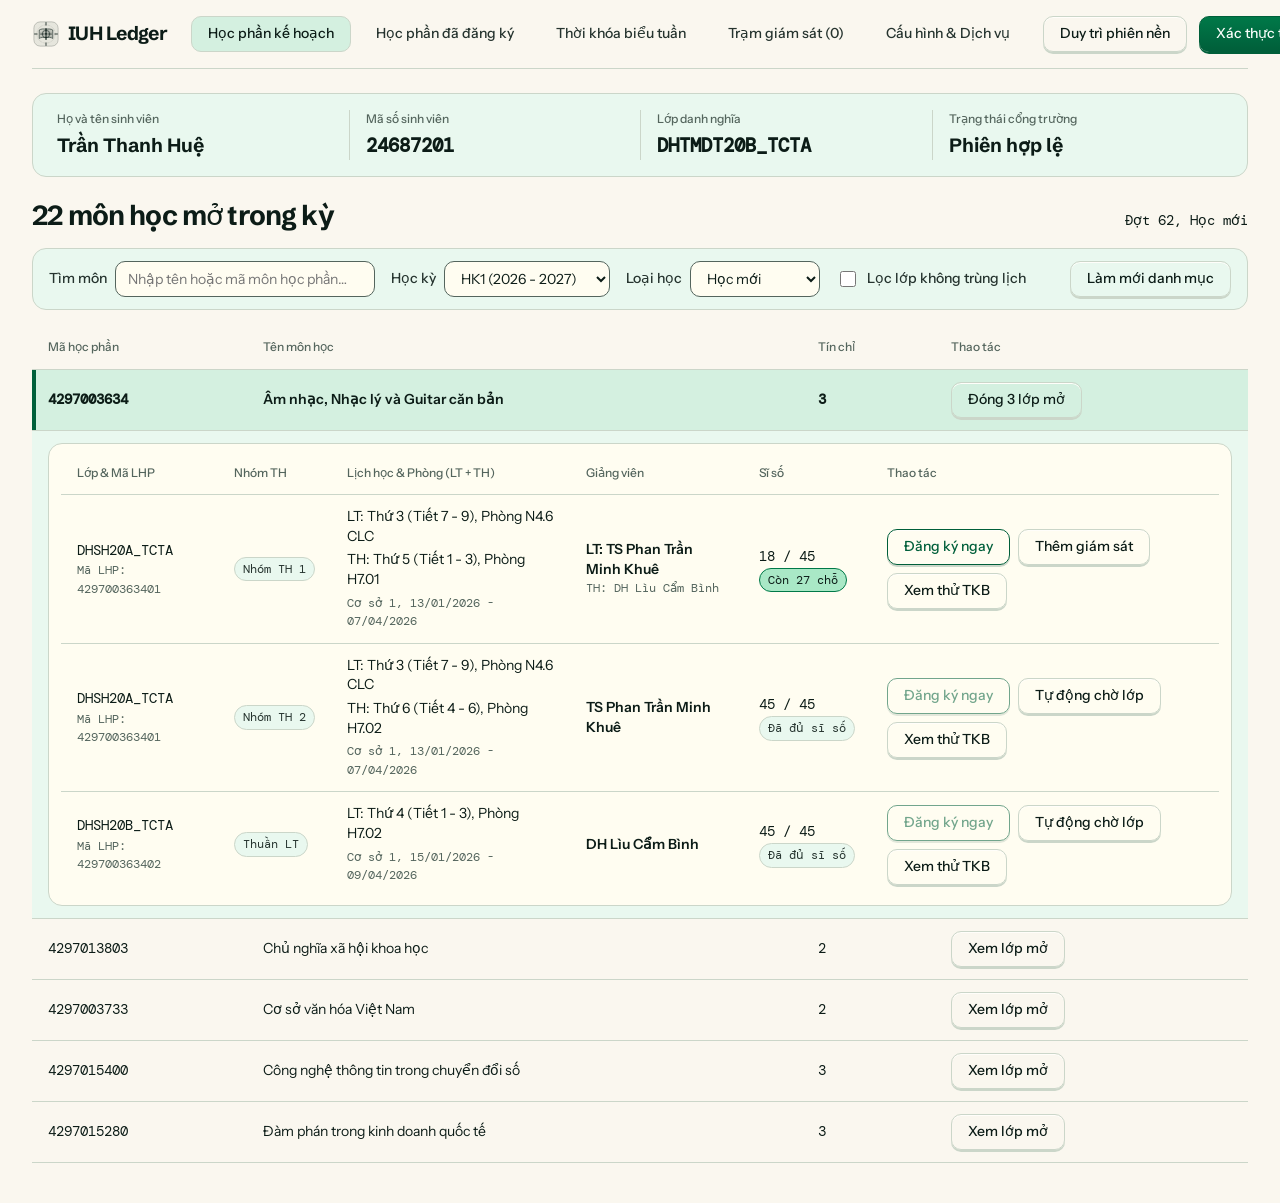
==== commit de435140: "fix(schedule): prevent concurrent DOM stacking, filter by exact week dates, and default to Dot 64" ====
--- a/iuh_ledger/gui/index.html
+++ b/iuh_ledger/gui/index.html
@@ -101,9 +101,9 @@
               <select id="semester-select" name="semester" class="field-select" onchange="onSemesterChange(this.value)">
                 <option value="66">HK3 (2026 - 2027)</option>
                 <option value="65">HK2 (2026 - 2027)</option>
-                <option value="64">HK1 (2026 - 2027)</option>
+                <option value="64" selected>HK1 (2026 - 2027)</option>
                 <option value="63">HK3 (2025 - 2026)</option>
-                <option value="62" selected>HK2 (2025 - 2026)</option>
+                <option value="62">HK2 (2025 - 2026)</option>
                 <option value="61">HK1 (2025 - 2026)</option>
                 <option value="60">HK3 (2024 - 2025)</option>
                 <option value="59">HK2 (2024 - 2025)</option>
@@ -379,18 +379,34 @@
       <section class="ledger-section" id="view-schedule" aria-labelledby="heading-schedule" hidden>
         <div class="section-header">
           <div class="schedule-header-controls">
-            <h2 id="heading-schedule">Thời khóa biểu tổng quan học kỳ</h2>
+            <h2 id="heading-schedule">Thời khóa biểu theo tuần</h2>
             <div class="btn-group-segmented" role="group" aria-label="Chế độ hiển thị thời khóa biểu">
               <button type="button" class="btn btn-segmented active" id="btn-sched-mode-preview" onclick="setScheduleMode('preview')">Tổng quan ghép lớp (Đã ĐK + Dự kiến)</button>
               <button type="button" class="btn btn-segmented" id="btn-sched-mode-official" onclick="setScheduleMode('official')">Chỉ lớp đã đăng ký</button>
             </div>
+            <div class="btn-row-actions" aria-label="Điều hướng tuần học">
+              <button type="button" class="btn" id="btn-week-prev" onclick="navigateScheduleWeek('prev')">Tuần trước</button>
+              <button type="button" class="btn" id="btn-week-current" onclick="navigateScheduleWeek('current')">Hiện tại</button>
+              <button type="button" class="btn" id="btn-week-next" onclick="navigateScheduleWeek('next')">Tuần kế</button>
+            </div>
+            <button type="button" class="btn" id="btn-return-to-open" onclick="returnToSubjectDrawer()" hidden>Quay lại chọn lớp</button>
           </div>
           <span class="mono" id="schedule-stat-meta">Đang đồng bộ lịch học…</span>
         </div>
 
+        <!-- INTERACTIVE SCHEDULE SANDBOX TRAY -->
+        <div id="schedule-sandbox-tray" class="sandbox-tray" aria-label="Khay ướm thử và ghép lịch" hidden>
+          <div class="sandbox-tray__header">
+            <span class="sandbox-tray__title" id="sandbox-tray-title">Khay ướm thử &amp; ghép lịch (0 lớp)</span>
+            <div class="btn-row-actions">
+              <button type="button" class="btn" onclick="switchView('open')">Chọn thêm lớp mở</button>
+              <button type="button" class="btn" onclick="clearTemporaryPreview()">Xóa khay ướm thử</button>
+            </div>
+          </div>
+          <div class="sandbox-tray__grid" id="sandbox-tray-cards"></div>
+        </div>
+
         <div id="schedule-conflict-banner" class="inline-banner" role="status" aria-live="polite" hidden></div>
-
-        <!-- SCHEDULE CLASSIFICATION LEGEND (5 nhóm màu chuẩn từ cổng sv.iuh.edu.vn + Dự kiến + Trùng lịch) -->
         <div class="schedule-legend" aria-label="Chú giải phân loại lịch học">
           <div class="legend-item"><span class="legend-pill legend-pill--theory"></span><span>Lịch học lý thuyết</span></div>
           <div class="legend-item"><span class="legend-pill legend-pill--practice"></span><span>Lịch học thực hành</span></div>
@@ -406,13 +422,13 @@
             <thead>
               <tr>
                 <th scope="col" class="th-shift">Ca học</th>
-                <th scope="col" class="th-weekday">Thứ 2</th>
-                <th scope="col" class="th-weekday">Thứ 3</th>
-                <th scope="col" class="th-weekday">Thứ 4</th>
-                <th scope="col" class="th-weekday">Thứ 5</th>
-                <th scope="col" class="th-weekday">Thứ 6</th>
-                <th scope="col" class="th-weekday">Thứ 7</th>
-                <th scope="col" class="th-weekday">Chủ nhật</th>
+                <th scope="col" class="th-weekday">Thứ 2<span class="date-chip" id="sched-date-2"></span></th>
+                <th scope="col" class="th-weekday">Thứ 3<span class="date-chip" id="sched-date-3"></span></th>
+                <th scope="col" class="th-weekday">Thứ 4<span class="date-chip" id="sched-date-4"></span></th>
+                <th scope="col" class="th-weekday">Thứ 5<span class="date-chip" id="sched-date-5"></span></th>
+                <th scope="col" class="th-weekday">Thứ 6<span class="date-chip" id="sched-date-6"></span></th>
+                <th scope="col" class="th-weekday">Thứ 7<span class="date-chip" id="sched-date-7"></span></th>
+                <th scope="col" class="th-weekday">Chủ nhật<span class="date-chip" id="sched-date-CN"></span></th>
               </tr>
             </thead>
             <tbody>
--- a/iuh_ledger/gui/app.css
+++ b/iuh_ledger/gui/app.css
@@ -656,6 +656,71 @@
   background-color: var(--color-paper);
   color: var(--color-ink);
   font-weight: 600;
+}
+.sandbox-tray {
+  background-color: var(--color-paper-2);
+  border: var(--rule-hair) solid var(--color-rule);
+  border-radius: var(--radius-card);
+  padding: var(--space-md);
+  margin-bottom: var(--space-md);
+  display: flex;
+  flex-direction: column;
+  gap: var(--space-sm);
+}
+
+.sandbox-tray__header {
+  display: flex;
+  align-items: center;
+  justify-content: space-between;
+  gap: var(--space-md);
+  flex-wrap: wrap;
+}
+
+.sandbox-tray__title {
+  font-size: var(--text-sm);
+  font-weight: 700;
+  color: var(--color-ink);
+}
+
+.sandbox-tray__grid {
+  display: grid;
+  grid-template-columns: repeat(auto-fill, minmax(320px, 1fr));
+  gap: var(--space-sm);
+}
+
+.sandbox-card {
+  background-color: var(--light);
+  border: 2px dashed var(--color-accent-deep);
+  border-radius: var(--radius-input);
+  padding: var(--space-sm) var(--space-md);
+  display: flex;
+  flex-direction: column;
+  justify-content: space-between;
+  gap: var(--space-xs);
+}
+
+.sandbox-card--conflict {
+  background-color: var(--color-sched-suspended-bg);
+  border: 2px solid var(--color-error);
+}
+
+.sandbox-card__top {
+  display: flex;
+  align-items: flex-start;
+  justify-content: space-between;
+  gap: var(--space-xs);
+}
+
+.sandbox-card__title {
+  font-weight: 700;
+  font-size: var(--text-sm);
+  color: var(--color-ink);
+}
+
+.sandbox-card__meta {
+  font-size: var(--text-xs);
+  color: var(--color-muted);
+  line-height: 1.4;
 }
 
 .schedule-legend {
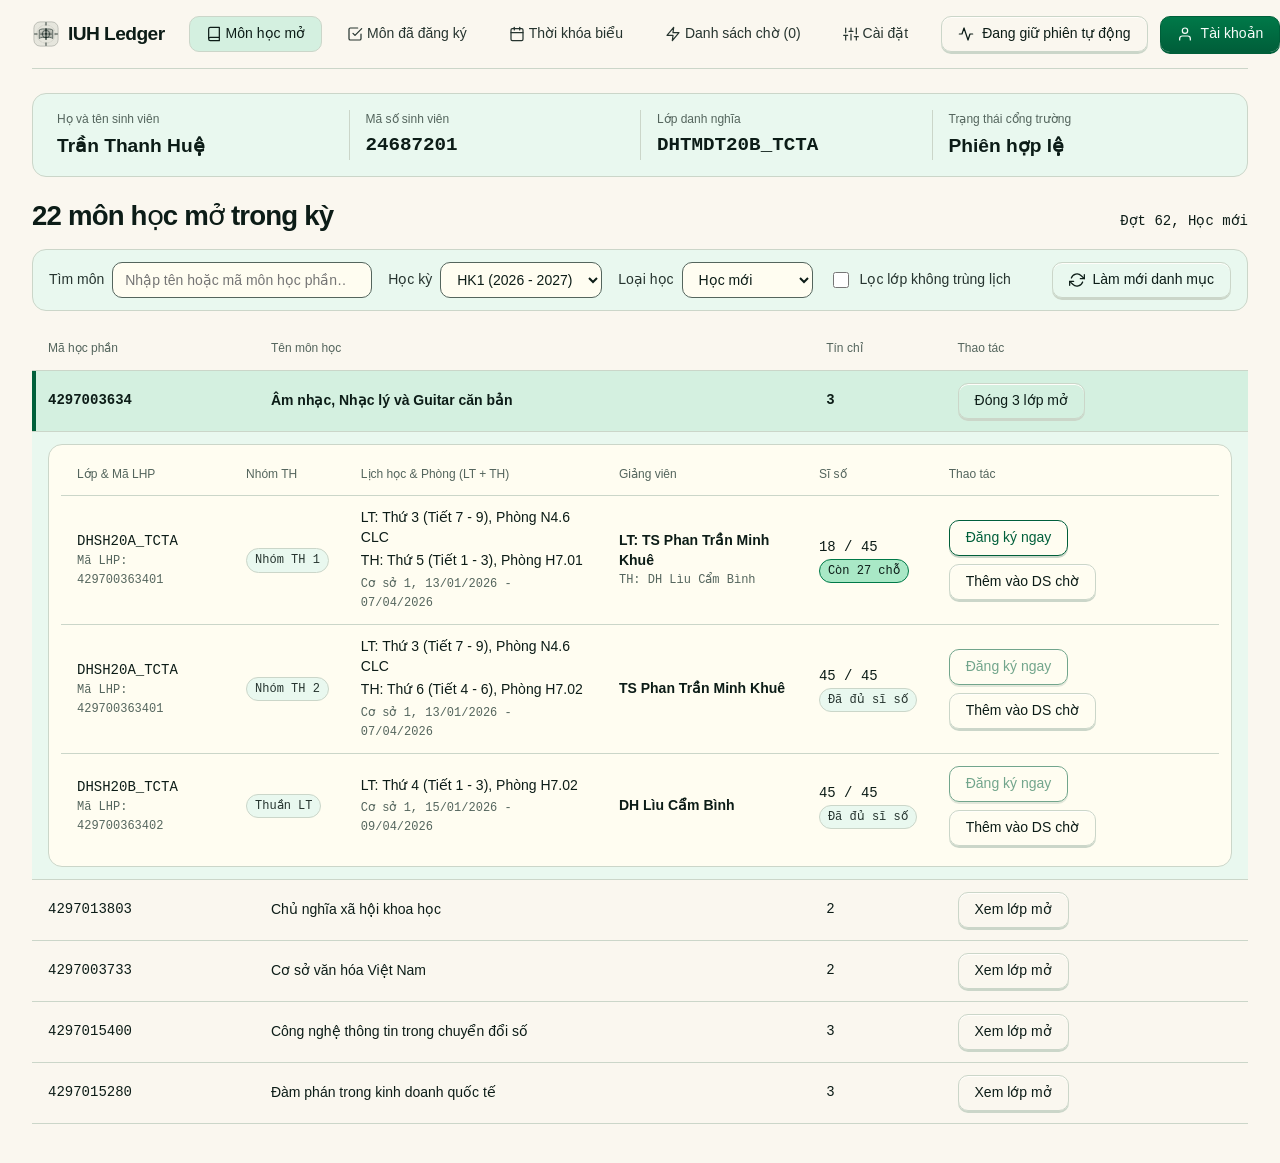
==== commit 7d1041ae: "feat(v2): auto-heartbeat, parallel registration, simplified timetable, and portable DLL unblocking" ====
--- a/iuh_ledger/gui/index.html
+++ b/iuh_ledger/gui/index.html
@@ -5,9 +5,6 @@
   <meta name="viewport" content="width=device-width, initial-scale=1.0">
   <title>Sổ cái đăng ký học phần IUH</title>
   <meta name="description" content="Trạm điều phối đăng ký học phần, tra cứu lịch giảng viên và canh lớp tự động trên cổng thông tin sinh viên IUH.">
-  <link rel="preconnect" href="https://fonts.googleapis.com">
-  <link rel="preconnect" href="https://fonts.gstatic.com" crossorigin>
-  <link href="https://fonts.googleapis.com/css2?family=DM+Mono:wght@400;500&family=Instrument+Sans:wght@400;500&family=Schibsted+Grotesk:wght@700&display=swap" rel="stylesheet">
   <link rel="stylesheet" href="./app.css">
   <link rel="icon" href="data:image/svg+xml,%3Csvg xmlns='http://www.w3.org/2000/svg' viewBox='0 0 240 240'%3E%3Crect x='16' y='16' width='208' height='208' rx='54' fill='%23186e55'/%3E%3Ccircle cx='120' cy='120' r='78' stroke='white' stroke-width='4' stroke-dasharray='5 7' fill='none'/%3E%3Ccircle cx='120' cy='120' r='32' stroke='white' stroke-width='5' fill='none'/%3E%3Ccircle cx='120' cy='120' r='10' fill='%232eb68a'/%3E%3C/svg%3E">
 </head>
@@ -43,21 +40,38 @@
           <span>IUH Ledger</span>
         </a>
         <nav class="nav-tabs" aria-label="Điều hướng học phần">
-          <button type="button" class="tab-btn" id="tab-open" aria-selected="true" onclick="switchView('open')">Học phần kế hoạch</button>
-          <button type="button" class="tab-btn" id="tab-registered" aria-selected="false" onclick="switchView('registered')">Học phần đã đăng ký</button>
-          <button type="button" class="tab-btn" id="tab-schedule" aria-selected="false" onclick="switchView('schedule')">Thời khóa biểu tuần</button>
-          <button type="button" class="tab-btn" id="tab-sniper" aria-selected="false" onclick="switchView('sniper')">Trạm giám sát (0)</button>
-          <button type="button" class="tab-btn" id="tab-settings" aria-selected="false" onclick="switchView('settings')">Cấu hình &amp; Dịch vụ</button>
+          <button type="button" class="tab-btn" id="tab-open" aria-selected="true" onclick="switchView('open')">
+            <svg class="ui-icon" viewBox="0 0 24 24" aria-hidden="true"><path d="M4 19.5v-15A2.5 2.5 0 0 1 6.5 2H20v20H6.5a2.5 2.5 0 0 1 0-5H20"/></svg>
+            <span>Môn học mở</span>
+          </button>
+          <button type="button" class="tab-btn" id="tab-registered" aria-selected="false" onclick="switchView('registered')">
+            <svg class="ui-icon" viewBox="0 0 24 24" aria-hidden="true"><path d="M9 11l3 3L22 4"/><path d="M21 12v7a2 2 0 0 1-2 2H5a2 2 0 0 1-2-2V5a2 2 0 0 1 2-2h11"/></svg>
+            <span>Môn đã đăng ký</span>
+          </button>
+          <button type="button" class="tab-btn" id="tab-schedule" aria-selected="false" onclick="switchView('schedule')">
+            <svg class="ui-icon" viewBox="0 0 24 24" aria-hidden="true"><rect x="3" y="4" width="18" height="18" rx="2"/><line x1="16" y1="2" x2="16" y2="6"/><line x1="8" y1="2" x2="8" y2="6"/><line x1="3" y1="10" x2="21" y2="10"/></svg>
+            <span>Thời khóa biểu</span>
+          </button>
+          <button type="button" class="tab-btn" id="tab-sniper" aria-selected="false" onclick="switchView('sniper')">
+            <svg class="ui-icon" viewBox="0 0 24 24" aria-hidden="true"><polygon points="13 2 3 14 12 14 11 22 21 10 12 10 13 2"/></svg>
+            <span id="tab-sniper-label">Danh sách chờ (0)</span>
+          </button>
+          <button type="button" class="tab-btn" id="tab-settings" aria-selected="false" onclick="switchView('settings')">
+            <svg class="ui-icon" viewBox="0 0 24 24" aria-hidden="true"><line x1="4" y1="21" x2="4" y2="14"/><line x1="4" y1="10" x2="4" y2="3"/><line x1="12" y1="21" x2="12" y2="12"/><line x1="12" y1="8" x2="12" y2="3"/><line x1="20" y1="21" x2="20" y2="16"/><line x1="20" y1="12" x2="20" y2="3"/><line x1="1" y1="14" x2="7" y2="14"/><line x1="9" y1="8" x2="15" y2="8"/><line x1="17" y1="16" x2="23" y2="16"/></svg>
+            <span>Cài đặt</span>
+          </button>
         </nav>
       </div>
 
       <div class="topbar__right">
-        <button type="button" class="btn" id="btn-radar-toggle" onclick="toggleRadar()">
-          <span id="radar-label">Duy trì phiên nền</span>
+        <button type="button" class="btn" id="btn-radar-toggle" onclick="pingRadarNow()" title="Nhấn để kiểm tra kết nối cổng trường ngay">
+          <svg class="ui-icon" viewBox="0 0 24 24" aria-hidden="true"><polyline points="22 12 18 12 15 21 9 3 6 12 2 12"/></svg>
+          <span id="radar-label">Đang giữ phiên tự động</span>
         </button>
 
         <button type="button" class="btn btn--primary" id="btn-auth-modal" onclick="openLoginModal()">
-          Xác thực tài khoản
+          <svg class="ui-icon" viewBox="0 0 24 24" aria-hidden="true"><path d="M20 21v-2a4 4 0 0 0-4-4H8a4 4 0 0 0-4 4v2"/><circle cx="12" cy="7" r="4"/></svg>
+          <span>Tài khoản</span>
         </button>
       </div>
     </header>
@@ -126,7 +140,10 @@
             </label>
           </div>
 
-          <button type="button" class="btn" onclick="reloadSubjects()">Làm mới danh mục</button>
+          <button type="button" class="btn" onclick="reloadSubjects()">
+            <svg class="ui-icon" viewBox="0 0 24 24" aria-hidden="true"><polyline points="23 4 23 10 17 10"/><polyline points="1 20 1 14 7 14"/><path d="M3.51 9a9 9 0 0 1 14.85-3.36L23 10M1 14l4.64 4.36A9 9 0 0 0 20.49 15"/></svg>
+            <span>Làm mới danh mục</span>
+          </button>
         </div>
 
         <div id="inline-action-banner" class="inline-banner" role="status" aria-live="polite" hidden></div>
@@ -212,8 +229,7 @@
                           <td>
                             <div class="btn-row-actions">
                               <button type="button" class="btn btn--accent-outline" onclick="triggerDirectRegister('62', 'CqLpKkViKTvbXLsCooUfPg', 1, 1, '', 'Âm nhạc, Nhạc lý và Guitar căn bản', 'DHSH20A_TCTA')">Đăng ký ngay</button>
-                              <button type="button" class="btn" onclick="addTargetToQueue('62', '003634', '4297003634', 'Âm nhạc, Nhạc lý và Guitar căn bản', 'CqLpKkViKTvbXLsCooUfPg', 'DHSH20A_TCTA', 1, 1, '')">Thêm giám sát</button>
-                              <button type="button" class="btn" onclick="previewClassOnSchedule('62', '003634', '429700363401', 'Âm nhạc, Nhạc lý và Guitar căn bản', 'CqLpKkViKTvbXLsCooUfPg', 'DHSH20A_TCTA', 1)">Xem thử TKB</button>
+                              <button type="button" class="btn" onclick="addTargetToQueue('62', '003634', '4297003634', 'Âm nhạc, Nhạc lý và Guitar căn bản', 'CqLpKkViKTvbXLsCooUfPg', 'DHSH20A_TCTA', 1, 1, '')">Thêm vào DS chờ</button>
                             </div>
                           </td>
                         </tr>
@@ -240,8 +256,7 @@
                           <td>
                             <div class="btn-row-actions">
                               <button type="button" class="btn btn--accent-outline" disabled>Đăng ký ngay</button>
-                              <button type="button" class="btn" onclick="addTargetToQueue('62', '003634', '4297003634', 'Âm nhạc, Nhạc lý và Guitar căn bản', 'CqLpKkViKTvbXLsCooUfPg', 'DHSH20A_TCTA', 2, 1, '')">Tự động chờ lớp</button>
-                              <button type="button" class="btn" onclick="previewClassOnSchedule('62', '003634', '429700363401', 'Âm nhạc, Nhạc lý và Guitar căn bản', 'CqLpKkViKTvbXLsCooUfPg', 'DHSH20A_TCTA', 2)">Xem thử TKB</button>
+                              <button type="button" class="btn" onclick="addTargetToQueue('62', '003634', '4297003634', 'Âm nhạc, Nhạc lý và Guitar căn bản', 'CqLpKkViKTvbXLsCooUfPg', 'DHSH20A_TCTA', 2, 1, '')">Thêm vào DS chờ</button>
                             </div>
                           </td>
                         </tr>
@@ -267,8 +282,7 @@
                           <td>
                             <div class="btn-row-actions">
                               <button type="button" class="btn btn--accent-outline" disabled>Đăng ký ngay</button>
-                              <button type="button" class="btn" onclick="addTargetToQueue('62', '003634', '4297003634', 'Âm nhạc, Nhạc lý và Guitar căn bản', 'sLeefKjYzKhtMOL0u6nFtg', 'DHSH20B_TCTA', null, 1, '')">Tự động chờ lớp</button>
-                              <button type="button" class="btn" onclick="previewClassOnSchedule('62', '003634', '429700363402', 'Âm nhạc, Nhạc lý và Guitar căn bản', 'sLeefKjYzKhtMOL0u6nFtg', 'DHSH20B_TCTA', null)">Xem thử TKB</button>
+                              <button type="button" class="btn" onclick="addTargetToQueue('62', '003634', '4297003634', 'Âm nhạc, Nhạc lý và Guitar căn bản', 'sLeefKjYzKhtMOL0u6nFtg', 'DHSH20B_TCTA', null, 1, '')">Thêm vào DS chờ</button>
                             </div>
                           </td>
                         </tr>
@@ -381,38 +395,23 @@
           <div class="schedule-header-controls">
             <h2 id="heading-schedule">Thời khóa biểu theo tuần</h2>
             <div class="btn-group-segmented" role="group" aria-label="Chế độ hiển thị thời khóa biểu">
-              <button type="button" class="btn btn-segmented active" id="btn-sched-mode-preview" onclick="setScheduleMode('preview')">Tổng quan ghép lớp (Đã ĐK + Dự kiến)</button>
-              <button type="button" class="btn btn-segmented" id="btn-sched-mode-official" onclick="setScheduleMode('official')">Chỉ lớp đã đăng ký</button>
-            </div>
-            <div class="btn-row-actions" aria-label="Điều hướng tuần học">
+              <button type="button" class="btn btn-segmented active" id="btn-sched-mode-preview" onclick="setScheduleMode('preview')">Dự kiến</button>
+              <button type="button" class="btn btn-segmented" id="btn-sched-mode-official" onclick="setScheduleMode('official')">Lớp học hiện tại</button>
+            </div>
+            <div class="btn-row-actions" id="schedule-week-nav" aria-label="Điều hướng tuần học" hidden>
+              <input type="date" id="schedule-date-picker" class="field-input schedule-date-input mono" aria-label="Chọn ngày xem thời khóa biểu" onchange="onScheduleDatePick(this.value)">
               <button type="button" class="btn" id="btn-week-prev" onclick="navigateScheduleWeek('prev')">Tuần trước</button>
               <button type="button" class="btn" id="btn-week-current" onclick="navigateScheduleWeek('current')">Hiện tại</button>
               <button type="button" class="btn" id="btn-week-next" onclick="navigateScheduleWeek('next')">Tuần kế</button>
             </div>
-            <button type="button" class="btn" id="btn-return-to-open" onclick="returnToSubjectDrawer()" hidden>Quay lại chọn lớp</button>
           </div>
           <span class="mono" id="schedule-stat-meta">Đang đồng bộ lịch học…</span>
         </div>
 
-        <!-- INTERACTIVE SCHEDULE SANDBOX TRAY -->
-        <div id="schedule-sandbox-tray" class="sandbox-tray" aria-label="Khay ướm thử và ghép lịch" hidden>
-          <div class="sandbox-tray__header">
-            <span class="sandbox-tray__title" id="sandbox-tray-title">Khay ướm thử &amp; ghép lịch (0 lớp)</span>
-            <div class="btn-row-actions">
-              <button type="button" class="btn" onclick="switchView('open')">Chọn thêm lớp mở</button>
-              <button type="button" class="btn" onclick="clearTemporaryPreview()">Xóa khay ướm thử</button>
-            </div>
-          </div>
-          <div class="sandbox-tray__grid" id="sandbox-tray-cards"></div>
-        </div>
-
         <div id="schedule-conflict-banner" class="inline-banner" role="status" aria-live="polite" hidden></div>
         <div class="schedule-legend" aria-label="Chú giải phân loại lịch học">
-          <div class="legend-item"><span class="legend-pill legend-pill--theory"></span><span>Lịch học lý thuyết</span></div>
-          <div class="legend-item"><span class="legend-pill legend-pill--practice"></span><span>Lịch học thực hành</span></div>
-          <div class="legend-item"><span class="legend-pill legend-pill--online"></span><span>Lịch học trực tuyến</span></div>
-          <div class="legend-item"><span class="legend-pill legend-pill--exam"></span><span>Lịch thi</span></div>
-          <div class="legend-item"><span class="legend-pill legend-pill--preview"></span><span>Lớp dự kiến (Trạm giám sát / Xem thử)</span></div>
+          <div class="legend-item"><span class="legend-pill legend-pill--theory"></span><span>Lớp học hiện tại</span></div>
+          <div class="legend-item"><span class="legend-pill legend-pill--preview"></span><span>Dự kiến</span></div>
           <div class="legend-item"><span class="legend-pill legend-pill--conflict"></span><span>Trùng tiết học</span></div>
         </div>
 
@@ -483,9 +482,16 @@
       <!-- TAB 3: SNIPER & RADAR COMMAND CENTER -->
       <section class="ledger-section" id="view-sniper" aria-labelledby="heading-sniper-station" hidden>
         <div class="section-header">
-          <h2 id="heading-sniper-station">Hàng đợi mục tiêu giám sát (0)</h2>
+          <h2 id="heading-sniper-station">Danh sách lớp chờ đăng ký (0)</h2>
           <div class="btn-row-actions">
-            <button type="button" class="btn" onclick="clearAllTargets()">Xóa toàn bộ</button>
+            <button type="button" class="btn btn--accent-outline" id="btn-fire-all" onclick="fireAllTargetsNow()">
+              <svg class="ui-icon" viewBox="0 0 24 24" aria-hidden="true"><polygon points="13 2 3 14 12 14 11 22 21 10 12 10 13 2"/></svg>
+              <span>Đăng ký tất cả ngay</span>
+            </button>
+            <button type="button" class="btn" onclick="clearAllTargets()">
+              <svg class="ui-icon" viewBox="0 0 24 24" aria-hidden="true"><polyline points="3 6 5 6 21 6"/><path d="M19 6v14a2 2 0 0 1-2 2H7a2 2 0 0 1-2-2V6m3 0V4a2 2 0 0 1 2-2h4a2 2 0 0 1 2 2v2"/></svg>
+              <span>Xóa toàn bộ</span>
+            </button>
           </div>
         </div>
 
@@ -493,19 +499,19 @@
           <!-- LEFT COLUMN: TARGETS TABLE OR EMPTY STATE -->
           <div class="station-main">
             <div class="state-panel" id="sniper-empty-state">
-              <h2>Hàng đợi giám sát chưa có mục tiêu</h2>
-              <p>Chuyển sang thẻ Học phần kế hoạch và chọn Thêm vào hàng đợi giám sát đối với lớp học phần cần theo dõi.</p>
-              <button type="button" class="btn" onclick="switchView('open')">Xem học phần kế hoạch</button>
-            </div>
-
-            <table class="ledger-table" id="sniper-targets-table" aria-label="Bảng mục tiêu giám sát đăng ký" hidden>
+              <h2>Danh sách chờ chưa có lớp học phần</h2>
+              <p>Chuyển sang thẻ Môn học mở và chọn “Thêm vào DS chờ” ở những lớp bạn muốn chuẩn bị đăng ký.</p>
+              <button type="button" class="btn" onclick="switchView('open')">Xem môn học mở</button>
+            </div>
+
+            <table class="ledger-table" id="sniper-targets-table" aria-label="Bảng danh sách lớp chờ đăng ký" hidden>
               <thead>
                 <tr>
                   <th scope="col">Môn học &amp; Lớp</th>
                   <th scope="col">Nhóm TH</th>
                   <th scope="col">Loại học</th>
-                  <th scope="col">Sĩ số &amp; Chỗ</th>
-                  <th scope="col">Độ trễ</th>
+                  <th scope="col">Sĩ số &amp; Trạng thái</th>
+                  <th scope="col">Phản hồi</th>
                   <th scope="col">Thao tác</th>
                 </tr>
               </thead>
@@ -517,46 +523,48 @@
           <!-- RIGHT COLUMN: CONTROLS & LIVE TELEMETRY CONSOLE -->
           <aside class="plastic-tray" aria-labelledby="heading-engine-controls">
             <div class="section-header">
-              <h2 id="heading-engine-controls">Động cơ giám sát &amp; Duy trì phiên</h2>
+              <h2 id="heading-engine-controls">Tự động đăng ký</h2>
               <span class="stamp-badge" id="sniper-state-badge">Sẵn sàng</span>
             </div>
 
             <div class="control-group">
-              <label for="sniper-interval-select" class="control-label">Chu kỳ thăm dò</label>
+              <label for="sniper-interval-select" class="control-label">Tần suất kiểm tra</label>
               <select id="sniper-interval-select" class="field-select">
-                <option value="500">500 ms (Tối đa tốc độ - Giờ G)</option>
-                <option value="1000">1000 ms (Nhanh)</option>
-                <option value="1500" selected>1500 ms (Khuyên dùng)</option>
-                <option value="3000">3000 ms (An toàn)</option>
+                <option value="500">0.5 giây (Tốc độ cao - Giờ G)</option>
+                <option value="1000">1.0 giây (Nhanh)</option>
+                <option value="1500" selected>1.5 giây (Khuyên dùng)</option>
+                <option value="3000">3.0 giây (Tiêu chuẩn)</option>
               </select>
             </div>
 
             <div class="btn-row-actions">
               <button type="button" class="btn btn--accent-outline" id="btn-sniper-start" onclick="toggleSniperLoop()">
-                Kích hoạt tự động ghi danh
+                <svg class="ui-icon" viewBox="0 0 24 24" aria-hidden="true"><polygon points="5 3 19 12 5 21 5 3"/></svg>
+                <span id="btn-sniper-start-label">Bắt đầu tự động đăng ký</span>
               </button>
               <button type="button" class="btn" onclick="runSniperSweepOnce()">
-                Kiểm tra chỗ trống (1 lượt)
+                <svg class="ui-icon" viewBox="0 0 24 24" aria-hidden="true"><polyline points="23 4 23 10 17 10"/><path d="M20.49 15a9 9 0 1 1-2.12-9.36L23 10"/></svg>
+                <span>Kiểm tra sĩ số ngay</span>
               </button>
             </div>
 
             <div class="ticket-stub" id="radar-control-card">
               <div>
-                <strong>Duy trì phiên nền 24/7</strong>
-                <div class="schedule-meta" id="radar-last-ping">09:38, 200 OK</div>
+                <strong>Giữ phiên tự động (Mặc định bật)</strong>
+                <div class="schedule-meta" id="radar-last-ping">Đang hoạt động ngầm</div>
               </div>
-              <button type="button" class="btn" onclick="pingRadarNow()">Ping ngay</button>
+              <button type="button" class="btn" onclick="pingRadarNow()">Kiểm tra kết nối</button>
             </div>
 
             <div class="section-header" style="margin-top: var(--space-xs);">
-              <span class="control-label">Nhật ký sự kiện thời gian thực</span>
+              <span class="control-label">Nhật ký hoạt động</span>
               <button type="button" class="btn" style="height: 28px; padding-inline: var(--space-xs); font-size: var(--text-xs);" onclick="clearTelemetryLog()">Xóa nhật ký</button>
             </div>
 
             <div class="telemetry-box" id="sniper-telemetry-log" role="log" aria-live="polite">
               <div class="telemetry-entry">
-                <span class="mono">[Khởi động]</span>
-                <span>Trạm giám sát đăng ký sẵn sàng kết nối.</span>
+                <span class="mono">[Hệ thống]</span>
+                <span>Giữ phiên tự động đang bật. Danh sách chờ sẵn sàng.</span>
               </div>
             </div>
           </aside>
@@ -566,88 +574,103 @@
       <!-- TAB 5: SYSTEM & BACKGROUND JOB SETTINGS VIEW -->
       <section class="ledger-section" id="view-settings" aria-labelledby="heading-settings" hidden>
         <div class="section-header">
-          <h2 id="heading-settings">Cấu hình hệ thống &amp; Dịch vụ nền</h2>
+          <h2 id="heading-settings">Cài đặt hệ thống</h2>
           <span class="stamp-badge" id="settings-save-status">Đã đồng bộ</span>
         </div>
 
         <div class="settings-grid">
-          <!-- COLUMN 1: BACKGROUND SERVICES CONFIG -->
+          <!-- CARD 1: DEFAULT REGISTRATION & SESSION KEEP-ALIVE -->
           <div class="settings-card">
-            <h3>Dịch vụ duy trì phiên nền (Heartbeat Service)</h3>
-            <p>Tự động gửi tín hiệu giữ phiên làm việc với cổng nhà trường, ngăn chặn ngắt kết nối đột ngột khi treo máy lâu.</p>
+            <div class="settings-card__head">
+              <svg class="ui-icon ui-icon--md" viewBox="0 0 24 24" aria-hidden="true"><path d="M12 22s8-4 8-10V5l-8-3-8 3v7c0 6 8 10 8 10z"/></svg>
+              <h3>Mặc định học vụ &amp; Giữ phiên tự động</h3>
+            </div>
+            <p>Thiết lập học kỳ và loại đăng ký mặc định khi mở ứng dụng. Dịch vụ giữ phiên luôn tự động chạy ngầm ngay sau khi đăng nhập.</p>
 
             <div class="form-field">
-              <label for="cfg-heartbeat-interval" class="control-label">Thời gian chu kỳ Heartbeat (giây)</label>
+              <label for="cfg-default-semester" class="control-label">Học kỳ ưu tiên mặc định khi khởi động</label>
+              <select id="cfg-default-semester" class="field-select">
+                <option value="66">HK3 (2026 - 2027), Đợt 66</option>
+                <option value="65" selected>HK2 (2026 - 2027), Đợt 65</option>
+                <option value="64">HK1 (2026 - 2027), Đợt 64</option>
+                <option value="63">HK3 (2025 - 2026), Đợt 63</option>
+                <option value="62">HK2 (2025 - 2026), Đợt 62</option>
+              </select>
+            </div>
+
+            <div class="form-field">
+              <label for="cfg-default-loaidk" class="control-label">Hình thức đăng ký mặc định</label>
+              <select id="cfg-default-loaidk" class="field-select">
+                <option value="1" selected>Học mới</option>
+                <option value="2">Học lại</option>
+                <option value="3">Học cải thiện</option>
+              </select>
+            </div>
+
+            <div class="form-field">
+              <label for="cfg-heartbeat-interval" class="control-label">Chu kỳ làm mới phiên tự động</label>
               <select id="cfg-heartbeat-interval" class="field-select">
                 <option value="30">30 giây (Liên tục)</option>
                 <option value="60">60 giây (Tiêu chuẩn)</option>
-                <option value="62" selected>62 giây (Khuyên dùng - IUH Default)</option>
+                <option value="62" selected>62 giây (Mặc định tối ưu cho IUH)</option>
                 <option value="120">120 giây (Tiết kiệm băng thông)</option>
                 <option value="300">300 giây (5 phút)</option>
               </select>
-              <div class="helper-line">Thời gian đề xuất: 62 giây để vượt qua timeout của cổng sv.iuh.edu.vn.</div>
-            </div>
-
-            <h3 style="margin-top: var(--space-md);">Động cơ giám sát đăng ký (Watchdog)</h3>
-            <p>Cấu hình tần suất thăm dò và chính sách an toàn khi quét tìm chỗ trống.</p>
+              <div class="helper-line">Gửi tín hiệu ngầm định kỳ giúp tài khoản không bị văng phiên trước Giờ G.</div>
+            </div>
+
+            <div class="settings-card__footer btn-row-actions">
+              <button type="button" class="btn" onclick="pingRadarNow()">
+                <svg class="ui-icon" viewBox="0 0 24 24" aria-hidden="true"><polyline points="22 12 18 12 15 21 9 3 6 12 2 12"/></svg>
+                <span>Kiểm tra kết nối ngay</span>
+              </button>
+              <button type="button" class="btn" onclick="openLoginModal()">
+                <svg class="ui-icon" viewBox="0 0 24 24" aria-hidden="true"><path d="M20 21v-2a4 4 0 0 0-4-4H8a4 4 0 0 0-4 4v2"/><circle cx="12" cy="7" r="4"/></svg>
+                <span>Quản lý tài khoản</span>
+              </button>
+            </div>
+          </div>
+
+          <!-- CARD 2: AUTO-REGISTRATION & NOTIFICATION PREFERENCES -->
+          <div class="settings-card">
+            <div class="settings-card__head">
+              <svg class="ui-icon ui-icon--md" viewBox="0 0 24 24" aria-hidden="true"><polygon points="13 2 3 14 12 14 11 22 21 10 12 10 13 2"/></svg>
+              <h3>Tự động đăng ký &amp; Thông báo</h3>
+            </div>
+            <p>Cấu hình tốc độ kiểm tra sĩ số đa luồng, quy tắc xử lý lớp trùng môn và âm báo khi đăng ký thành công.</p>
 
             <div class="form-field">
-              <label for="cfg-sniper-interval" class="control-label">Chu kỳ thăm dò hàng đợi (mili-giây)</label>
+              <label for="cfg-sniper-interval" class="control-label">Tần suất kiểm tra danh sách chờ</label>
               <select id="cfg-sniper-interval" class="field-select">
-                <option value="500">500 ms (Tối đa tốc độ - Giờ G)</option>
-                <option value="1000">1000 ms (Nhanh)</option>
-                <option value="1500" selected>1500 ms (Cân bằng &amp; Ổn định)</option>
-                <option value="3000">3000 ms (An toàn)</option>
+                <option value="500">0.5 giây (Tốc độ cao - Giờ G)</option>
+                <option value="1000">1.0 giây (Nhanh)</option>
+                <option value="1500" selected>1.5 giây (Cân bằng &amp; Ổn định)</option>
+                <option value="3000">3.0 giây (Tiêu chuẩn)</option>
               </select>
             </div>
 
             <div class="form-field">
               <label for="cfg-auto-swap" class="checkbox-control">
                 <input type="checkbox" id="cfg-auto-swap" checked>
-                <span>Tự động đổi lớp: Nếu cùng môn học đã có lớp cũ, tự động hủy để đăng ký lớp mới</span>
+                <span>Tự động đổi lớp: Nếu môn học đã có lớp cũ, tự động hủy lớp cũ để chuyển sang lớp mới</span>
               </label>
             </div>
 
             <div class="form-field">
               <label for="cfg-audio-chime" class="checkbox-control">
                 <input type="checkbox" id="cfg-audio-chime" checked>
-                <span>Phát chuông âm thanh Web Audio khi đăng ký thành công hoặc có slot mở</span>
+                <span>Phát âm báo khi đăng ký thành công hoặc khi phát hiện lớp có chỗ trống</span>
               </label>
             </div>
-          </div>
-
-          <!-- COLUMN 2: REMOTE INTEGRATION & SESSION DIAGNOSTICS -->
-          <div class="settings-card">
-            <h3>Thông báo từ xa qua Telegram Bot</h3>
-            <p>Nhận thông báo báo cáo tức thì về điện thoại ngay khi trạm giám sát ghi danh thành công lớp học phần.</p>
-
-            <div class="form-field">
-              <label for="cfg-telegram-token" class="control-label">Telegram Bot Token</label>
-              <input type="text" id="cfg-telegram-token" class="field-input mono" placeholder="123456789:ABCdefGhIJKlmNoPQRsTUVwxyZ">
-              <div class="helper-line">Tạo bot qua @BotFather trên Telegram để nhận mã Token bảo mật.</div>
-            </div>
-
-            <div class="form-field">
-              <label for="cfg-telegram-chatid" class="control-label">Telegram Chat ID</label>
-              <input type="text" id="cfg-telegram-chatid" class="field-input mono" placeholder="Ví dụ: 987654321">
-              <div class="helper-line">Chat ID của tài khoản hoặc nhóm nhận thông báo.</div>
-            </div>
-
-            <h3 style="margin-top: var(--space-md);">Thông tin phiên &amp; Trạng thái kết nối</h3>
-            <div class="ticket-stub">
-              <div>
-                <strong>Cổng trường sv.iuh.edu.vn</strong>
-                <div class="schedule-meta" id="settings-session-summary">Tài khoản 24687201, Session hoạt động</div>
-              </div>
-              <button type="button" class="btn" onclick="openLoginModal()">Xác thực lại</button>
-            </div>
-
-            <div class="btn-row-actions" style="margin-top: var(--space-lg);">
+
+            <div class="settings-card__footer btn-row-actions">
               <button type="button" class="btn btn--accent-outline" id="btn-save-settings" onclick="saveSettingsFromForm()">
-                Lưu cấu hình hệ thống
+                <svg class="ui-icon" viewBox="0 0 24 24" aria-hidden="true"><path d="M19 21H5a2 2 0 0 1-2-2V5a2 2 0 0 1 2-2h11l5 5v11a2 2 0 0 1-2 2z"/><polyline points="17 21 17 13 7 13 7 21"/><polyline points="7 3 7 8 15 8"/></svg>
+                <span>Lưu cài đặt</span>
               </button>
               <button type="button" class="btn" onclick="testNotificationChime()">
-                Thử chuông âm thanh
+                <svg class="ui-icon" viewBox="0 0 24 24" aria-hidden="true"><polygon points="11 5 6 9 2 9 2 15 6 15 11 19 11 5"/><path d="M15.54 8.46a5 5 0 0 1 0 7.07"/><path d="M19.07 4.93a10 10 0 0 1 0 14.14"/></svg>
+                <span>Thử âm báo</span>
               </button>
             </div>
           </div>
--- a/iuh_ledger/gui/app.css
+++ b/iuh_ledger/gui/app.css
@@ -73,9 +73,28 @@
   font-family: var(--font-body);
   font-size: var(--text-sm);
   font-weight: 500;
+  display: inline-flex;
+  align-items: center;
+  gap: var(--space-2xs);
   cursor: pointer;
   white-space: nowrap;
   transition: background-color var(--dur-micro) var(--ease-out), color var(--dur-micro) var(--ease-out), transform var(--dur-micro) var(--ease-out);
+}
+
+.ui-icon {
+  width: 16px;
+  height: 16px;
+  flex-shrink: 0;
+  stroke: currentColor;
+  stroke-width: 1.85;
+  stroke-linecap: round;
+  stroke-linejoin: round;
+  fill: none;
+}
+
+.ui-icon--md {
+  width: 18px;
+  height: 18px;
 }
 
 .tab-btn:hover {
@@ -328,6 +347,7 @@
   border: var(--rule-hair) solid var(--color-rule);
   border-radius: var(--radius-card);
   padding: var(--space-xs) var(--space-sm);
+  overflow-x: auto;
 }
 
 .class-drawer .ledger-table th,
@@ -625,6 +645,11 @@
   align-items: center;
   gap: var(--space-md);
   flex-wrap: wrap;
+}
+
+.schedule-date-input {
+  width: 148px;
+  cursor: pointer;
 }
 
 .btn-group-segmented {
@@ -657,72 +682,6 @@
   color: var(--color-ink);
   font-weight: 600;
 }
-.sandbox-tray {
-  background-color: var(--color-paper-2);
-  border: var(--rule-hair) solid var(--color-rule);
-  border-radius: var(--radius-card);
-  padding: var(--space-md);
-  margin-bottom: var(--space-md);
-  display: flex;
-  flex-direction: column;
-  gap: var(--space-sm);
-}
-
-.sandbox-tray__header {
-  display: flex;
-  align-items: center;
-  justify-content: space-between;
-  gap: var(--space-md);
-  flex-wrap: wrap;
-}
-
-.sandbox-tray__title {
-  font-size: var(--text-sm);
-  font-weight: 700;
-  color: var(--color-ink);
-}
-
-.sandbox-tray__grid {
-  display: grid;
-  grid-template-columns: repeat(auto-fill, minmax(320px, 1fr));
-  gap: var(--space-sm);
-}
-
-.sandbox-card {
-  background-color: var(--light);
-  border: 2px dashed var(--color-accent-deep);
-  border-radius: var(--radius-input);
-  padding: var(--space-sm) var(--space-md);
-  display: flex;
-  flex-direction: column;
-  justify-content: space-between;
-  gap: var(--space-xs);
-}
-
-.sandbox-card--conflict {
-  background-color: var(--color-sched-suspended-bg);
-  border: 2px solid var(--color-error);
-}
-
-.sandbox-card__top {
-  display: flex;
-  align-items: flex-start;
-  justify-content: space-between;
-  gap: var(--space-xs);
-}
-
-.sandbox-card__title {
-  font-weight: 700;
-  font-size: var(--text-sm);
-  color: var(--color-ink);
-}
-
-.sandbox-card__meta {
-  font-size: var(--text-xs);
-  color: var(--color-muted);
-  line-height: 1.4;
-}
-
 .schedule-legend {
   display: flex;
   align-items: center;
@@ -942,6 +901,7 @@
   display: grid;
   grid-template-columns: repeat(2, minmax(0, 1fr));
   gap: var(--space-lg);
+  align-items: stretch;
 }
 
 .settings-card {
@@ -953,6 +913,24 @@
   flex-direction: column;
   gap: var(--space-sm);
 }
+
+.settings-card__head {
+  display: flex;
+  align-items: center;
+  gap: var(--space-xs);
+  color: var(--color-accent-deep);
+}
+
+.settings-card__head h3 {
+  margin: 0;
+  color: var(--color-ink);
+}
+
+.settings-card__footer {
+  margin-top: auto;
+  padding-top: var(--space-md);
+}
+
 @media (max-width: 60rem) {
   .work-grid {
     grid-template-columns: minmax(0, 1fr);
@@ -965,11 +943,11 @@
     padding-left: 0;
     border-left: 0;
   }
-  .station-grid {
+  .station-grid,
+  .settings-grid {
     grid-template-columns: minmax(0, 1fr);
   }
 }
-
 @media (max-width: 40rem) {
   .topbar {
     flex-direction: column;
